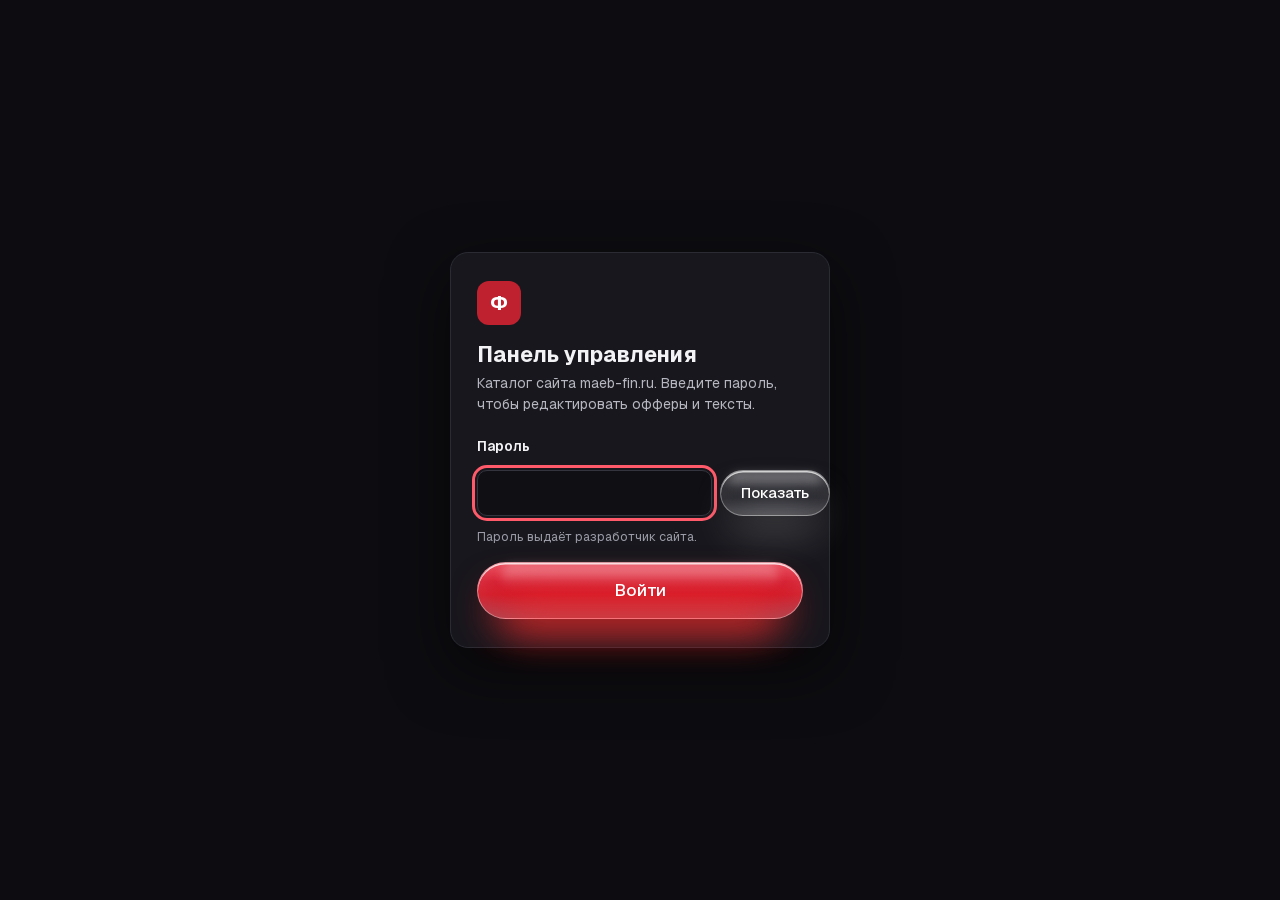
==== admin.html @ 4ebbef4e "Rebuild landing with data-driven catalog, admin panel, real logos Replaces the static offer grid wit" ====
<!doctype html>
<html lang="ru">
<head>
<meta charset="utf-8">
<meta name="viewport" content="width=device-width, initial-scale=1">
<title>Управление каталогом — ФинВыбор</title>
<meta name="robots" content="noindex, nofollow">
<link rel="icon" href="favicon.svg" type="image/svg+xml">
<meta name="color-scheme" content="dark">
<link rel="stylesheet" href="fonts/fonts.css?v=202609130001">
<link rel="stylesheet" href="styles.css?v=202609130001">
<link rel="stylesheet" href="admin.css?v=202609130001">
<style>
/* Экран входа в админку ФинВыбора. Виден только пока на body висит класс admin--locked. */
body.admin--locked > *:not(#login-gate){ display:none !important; }
#login-gate{ display:none; }
body.admin--locked #login-gate{ position:fixed; inset:0; z-index:1000; display:grid;
  place-items:center; padding:24px; background:#0d0d11; }
.login-card{ width:100%; max-width:380px; box-sizing:border-box; background:#17171d;
  border:1px solid #2b2b34; border-radius:18px; padding:28px 26px; color:#f3f3f6;
  box-shadow:0 20px 60px rgba(0,0,0,.55); }
.login-card__mark{ display:grid; place-items:center; width:44px; height:44px; border-radius:12px;
  background:#c0212f; color:#fff; font-weight:800; font-size:20px; margin:0 0 16px; }
.login-card__title{ margin:0 0 6px; font-size:22px; line-height:1.2; }
.login-card__sub{ margin:0 0 20px; color:#b7b7c1; font-size:14px; line-height:1.5; }
#login-gate .field{ margin:0 0 16px; }
#login-gate label{ display:block; margin:0 0 6px; font-size:14px; font-weight:600; }
.login-pwd-row{ display:flex; gap:8px; align-items:stretch; }
#login-gate input[type=password], #login-gate input[type=text]{
  flex:1 1 auto; min-width:0; padding:11px 12px; border-radius:10px; border:1px solid #34343f;
  background:#0f0f14; color:#fff; font-size:15px; font-family:inherit; }
#login-gate input:focus-visible, #login-gate button:focus-visible{
  outline:3px solid #ff5a6a; outline-offset:2px; }
#login-gate input[aria-invalid=true]{ border-color:#ff5a6a; }
#login-gate .hint{ display:block; margin:6px 0 0; color:#9c9ca8; font-size:12.5px; line-height:1.45; }
.login-alert{ margin:0 0 14px; padding:10px 12px; border-radius:10px; background:#3a1116;
  border:1px solid #ff5a6a; color:#ffd9dd; font-size:13.5px; line-height:1.4; }
.login-alert:empty{ display:none; }
#login-gate .glass--block{ width:100%; justify-content:center; }
.admin-logout{ font:inherit; color:inherit; background:none; border:0; padding:0; cursor:pointer;
  text-decoration:underline; text-underline-offset:3px; }
.admin-logout:focus-visible{ outline:3px solid #ff5a6a; outline-offset:2px; }
#login-gate .visually-hidden{ position:absolute !important; width:1px; height:1px; padding:0;
  margin:-1px; overflow:hidden; clip:rect(0 0 0 0); white-space:nowrap; border:0; }

/* Переделка «Офферы»: категории → список выбранной → окно редактирования. */
.admin-filters{ margin:2px 0 20px; }
.admin-list-head{ display:flex; align-items:center; justify-content:space-between;
  gap:14px; flex-wrap:wrap; margin:0 0 14px; }
.admin-list-head h3{ margin:0; }
.admin-list__empty{ list-style:none; color:#b7b7c1; padding:16px 2px; }
.admin-dialog--form{ width:min(680px,94vw); max-width:94vw; max-height:90vh; overflow:auto; }
.admin-dialog__head{ display:flex; align-items:flex-start; justify-content:space-between;
  gap:12px; margin:0 0 10px; }
.admin-dialog__head h3{ margin:0; }
.admin-dialog__head .icon-btn{ flex:none; }
</style>
</head>
<body class="admin admin--locked">

<!-- ВХОД. Пароль проверяется в браузере — работает и на GitHub Pages без PHP.
     В исходнике лежит только sha256-хеш пароля, сам пароль отсюда не достать. -->
<div id="login-gate">
  <form class="login-card" id="login-form" novalidate aria-labelledby="login-title">
    <span class="login-card__mark" aria-hidden="true">Ф</span>
    <h1 id="login-title" class="login-card__title">Панель управления</h1>
    <p class="login-card__sub">Каталог сайта maeb-fin.ru. Введите пароль, чтобы редактировать офферы и тексты.</p>
    <p class="field">
      <label for="login-pwd">Пароль</label>
      <span class="login-pwd-row">
        <input type="password" id="login-pwd" name="password" required aria-required="true"
               autocomplete="current-password" autocapitalize="off" spellcheck="false"
               aria-describedby="login-hint">
        <button type="button" class="glass glass--sm" id="login-toggle">
          <span class="glass__label">Показать<span class="visually-hidden"> пароль</span></span>
        </button>
      </span>
      <span class="hint" id="login-hint">Пароль выдаёт разработчик сайта.</span>
    </p>
    <p class="login-alert" id="login-alert" role="alert" aria-atomic="true"></p>
    <button type="submit" class="glass glass--accent glass--block"><span class="glass__label">Войти</span></button>
  </form>
</div>
<script>
  /* Уже входили в этой вкладке — снимаем заслон до отрисовки, чтобы не мигал. */
  try { if (sessionStorage.getItem("maeb:auth") === "1") {
    document.body.classList.remove("admin--locked");
  } } catch (e) {}
</script>

<a class="skip-link" href="#main">Перейти к основному содержимому</a>

<header class="admin-header">
  <div class="shell admin-header__inner">
    <span class="brand">
      <span class="brand__mark" aria-hidden="true">Ф</span>
      <span class="brand__name">ФинВыбор · админка</span>
    </span>
    <nav class="admin-nav" aria-label="Разделы админки">
      <ul>
        <li><a href="#offers-admin">Офферы</a></li>
        <li><a href="#texts-admin">Тексты</a></li>
        <li><a href="#export-admin">Публикация</a></li>
        <li><a href="index.html" target="_blank" rel="noopener noreferrer">Открыть сайт<span class="visually-hidden"> (откроется в новой вкладке)</span></a></li>
        <li><button type="button" class="admin-logout" id="btn-logout">Выйти</button></li>
      </ul>
    </nav>
  </div>
</header>

<main id="main" tabindex="-1">
  <div class="shell">

    <h1 class="admin-title">Управление каталогом</h1>
    <p class="admin-intro">
      Правки сохраняются в этом браузере и сразу видны на сайте у вас на экране —
      откройте его в соседней вкладке и проверьте, как получилось.
      Посетители пока видят прежнюю версию: чтобы правки уехали на сайт,
      спуститесь в раздел <a href="#export-admin">«Публикация»</a>.
    </p>

    <!-- Общий индикатор состояния. Живёт постоянно, не пересоздаётся. -->
    <p class="admin-status" id="status" role="status"></p>
    <div class="admin-error" id="error-box" role="alert" tabindex="-1" hidden></div>

    <!-- ============================== ОФФЕРЫ ============================== -->
    <section class="admin-section" id="offers-admin" aria-labelledby="offers-admin-title">
      <h2 id="offers-admin-title">Офферы</h2>
      <p class="admin-hint" id="offers-counter"></p>

      <h3 class="visually-hidden" id="admin-filters-title">Категории офферов</h3>
      <div class="filters__row admin-filters" role="group" aria-labelledby="admin-filters-title" id="admin-filters"></div>

      <div class="admin-list-head">
        <h3 id="list-title" tabindex="-1">Каталог</h3>
        <button type="button" class="glass glass--accent glass--sm" id="offer-add"><span class="glass__label">+ Добавить оффер</span></button>
      </div>

      <ul class="admin-list" id="offer-list"></ul>
    </section>

    <!-- Окно редактирования оффера. Нативный dialog ловит фокус и Escape,
         на закрытии возвращает фокус на кнопку, с которой открыли. -->
    <dialog id="offer-dialog" class="admin-dialog admin-dialog--form" aria-labelledby="form-title">
      <form class="admin-form" id="offer-form" novalidate>
        <div class="admin-dialog__head">
          <h3 id="form-title">Новый оффер</h3>
          <button type="button" class="icon-btn" id="offer-dialog-close" aria-label="Закрыть без сохранения"><svg viewBox="0 0 16 16" aria-hidden="true" focusable="false"><path d="M4 4l8 8M12 4l-8 8" fill="none" stroke="currentColor" stroke-width="1.6" stroke-linecap="round"/></svg></button>
        </div>

        <!-- Сводка ошибок и короткие сообщения этого окна. Снаружи они были
             бесполезны: при открытом модальном окне остальная страница для
             скринридера не существует. Роли alert тут нет намеренно —
             сводку читает переход фокуса на неё, иначе текст звучит дважды. -->
        <div class="admin-error" data-box="error" tabindex="-1" hidden></div>
        <p class="admin-status" data-box="status" role="status"></p>

          <fieldset>
            <legend>Данные оффера</legend>

            <p class="field">
              <label for="f-cat">Категория <span aria-hidden="true">*</span></label>
              <select id="f-cat" name="cat" required aria-required="true">
                <option value="">— выберите —</option>
              </select>
            </p>

            <p class="field">
              <label for="f-partner">Название банка или МФО <span aria-hidden="true">*</span></label>
              <input type="text" id="f-partner" name="partner" required aria-required="true"
                     aria-describedby="f-partner-hint" placeholder="Например: Т-Банк">
              <span class="hint" id="f-partner-hint">Так, как пишет сам партнёр. Это название читают вслух программы для незрячих.</span>
            </p>

            <p class="field">
              <label for="f-title">Название продукта <span aria-hidden="true">*</span></label>
              <input type="text" id="f-title" name="title" required aria-required="true"
                     aria-describedby="f-title-hint" placeholder="Например: Дебетовая карта Black">
              <span class="hint" id="f-title-hint">Коротко и по делу — это заголовок карточки.</span>
            </p>

            <p class="field">
              <label for="f-tag">Плашка на карточке</label>
              <input type="text" id="f-tag" name="tag" aria-describedby="f-tag-hint" placeholder="Например: Длинный грейс">
              <span class="hint" id="f-tag-hint">Два-три слова. Оставьте пустым — плашки не будет.</span>
            </p>

            <p class="field field--check">
              <input type="checkbox" id="f-hot" name="hot">
              <label for="f-hot">Поднять наверх и отметить как «Выбор дня»</label>
            </p>

            <div class="field-row">
              <p class="field">
                <label for="f-logo">Логотип</label>
                <select id="f-logo" name="logo" aria-describedby="f-logo-hint">
                  <option value="">— без логотипа —</option>
                </select>
                <span class="hint" id="f-logo-hint">Файлы лежат в папке logos. Нет нужного — оставьте пустым, встанет плашка с буквой.</span>
              </p>
              <p class="field field--logo-url" id="f-logo-url-field" hidden>
                <label for="f-logo-url">Ссылка на картинку</label>
                <input type="url" id="f-logo-url" name="logoUrl" placeholder="https://"
                       spellcheck="false" autocomplete="off" autocapitalize="off"
                       aria-describedby="f-logo-url-hint">
                <span class="hint" id="f-logo-url-hint">Вставьте прямую ссылку на картинку — png, jpg или svg.</span>
              </p>
              <p class="field field--tone">
                <label for="f-tone">Цвет плашки</label>
                <input type="color" id="f-tone" name="tone" value="#2A2A32">
              </p>
            </div>

            <p class="field">
              <label for="f-logo-file">Загрузить свою картинку</label>
              <span class="logo-file-row">
                <input type="file" id="f-logo-file"
                       accept="image/png,image/jpeg,image/webp,image/svg+xml"
                       aria-describedby="f-logo-file-hint f-logo-file-err">
                <span class="logo-preview" id="f-logo-preview" hidden><img id="f-logo-preview-img" alt=""></span>
              </span>
              <span class="hint" id="f-logo-file-hint">PNG, JPG, WebP или SVG до 4 МБ. Ужмётся до 512 px и попадёт в библиотеку «Мои картинки» — выбрать её можно для любого оффера.</span>
              <span class="field-error" id="f-logo-file-err"></span>
              <span id="f-logo-dl"></span>
            </p>
          </fieldset>

          <fieldset>
            <legend>Условия</legend>
            <div id="spec-fields" class="spec-fields">
              <p class="admin-hint">Сначала выберите категорию — поля условий зависят от неё.</p>
            </div>
          </fieldset>

          <fieldset>
            <legend>Ссылка и кнопка</legend>
            <p class="field">
              <label for="f-url">Партнёрская ссылка <span aria-hidden="true">*</span></label>
              <input type="url" id="f-url" name="url" required aria-required="true"
                     aria-describedby="f-url-hint" placeholder="https://">
              <span class="hint" id="f-url-hint">Полный адрес вместе с https://. Если в ссылке есть erid, плашка «Реклама» на карточке появится сама.</span>
            </p>
          </fieldset>

          <div class="admin-actions">
            <button type="submit" class="glass glass--accent glass--sm"><span class="glass__label">Сохранить оффер</span></button>
            <button type="button" class="glass glass--sm" id="offer-cancel"><span class="glass__label">Отмена</span></button>
          </div>
      </form>
    </dialog>

    <!-- ============================== ТЕКСТЫ ============================== -->
    <section class="admin-section" id="texts-admin" aria-labelledby="texts-admin-title">
      <h2 id="texts-admin-title">Тексты сайта</h2>
      <p class="admin-hint">Меняется то, что человек читает на странице. Пустое поле — блок просто не отрисуется.</p>

      <form class="admin-form admin-form--wide" id="texts-form" novalidate>

        <fieldset>
          <legend>Первый экран</legend>
          <p class="field">
            <label for="t-badge">Плашка над заголовком</label>
            <input type="text" id="t-badge" name="badge">
          </p>
          <p class="field">
            <label for="t-title">Главный заголовок</label>
            <input type="text" id="t-title" name="title">
          </p>
          <p class="field">
            <label for="t-leadtitle">Подзаголовок</label>
            <input type="text" id="t-leadtitle" name="leadTitle">
          </p>
          <p class="field">
            <label for="t-lead">Текст под подзаголовком</label>
            <textarea id="t-lead" name="lead" rows="4"></textarea>
          </p>
        </fieldset>

        <fieldset>
          <legend>Четыре цифры</legend>
          <div class="field-row" id="stats-fields"></div>
        </fieldset>

        <fieldset>
          <legend>Как это работает</legend>
          <p class="field">
            <label for="t-how-title">Заголовок блока</label>
            <input type="text" id="t-how-title" name="howTitle">
          </p>
          <p class="field">
            <label for="t-how-lead">Вступление</label>
            <textarea id="t-how-lead" name="howLead" rows="3"></textarea>
          </p>
          <div id="steps-fields"></div>
        </fieldset>

        <fieldset>
          <legend>Почему здесь</legend>
          <p class="field">
            <label for="t-why-title">Заголовок блока</label>
            <input type="text" id="t-why-title" name="whyTitle">
          </p>
          <p class="field">
            <label for="t-why-lead">Вступление</label>
            <textarea id="t-why-lead" name="whyLead" rows="3"></textarea>
          </p>
          <div id="reasons-fields"></div>
        </fieldset>

        <fieldset>
          <legend>Частые вопросы</legend>
          <p class="field">
            <label for="t-faq-title">Заголовок блока</label>
            <input type="text" id="t-faq-title" name="faqTitle">
          </p>
          <p class="field">
            <label for="t-faq-lead">Вступление</label>
            <textarea id="t-faq-lead" name="faqLead" rows="2"></textarea>
          </p>
          <div id="faq-fields"></div>
          <p class="admin-actions">
            <button type="button" class="glass glass--sm" id="faq-add"><span class="glass__label">Добавить вопрос</span></button>
          </p>
        </fieldset>

        <fieldset>
          <legend>Подвал</legend>
          <p class="field">
            <label for="t-disclaimer">Дисклеймер</label>
            <textarea id="t-disclaimer" name="disclaimer" rows="4"></textarea>
          </p>
          <p class="field">
            <label for="t-legal">Строка о маркировке рекламы</label>
            <textarea id="t-legal" name="legal" rows="2"></textarea>
          </p>
        </fieldset>

        <div class="admin-actions">
          <button type="submit" class="glass glass--accent glass--sm"><span class="glass__label">Сохранить тексты</span></button>
        </div>
      </form>
    </section>

    <!-- ============================ ПУБЛИКАЦИЯ ============================ -->
    <section class="admin-section" id="export-admin" aria-labelledby="export-admin-title">
      <h2 id="export-admin-title">Публикация</h2>
      <p class="admin-hint">
        Три шага: скачать файл, положить его на хостинг рядом с index.html, обновить страницу сайта.
        Пока файл не заменён, ваши правки видны только в этом браузере.
      </p>

      <div class="admin-actions">
        <button type="button" class="glass glass--accent glass--sm" id="export-download"><span class="glass__label">Скачать data.js</span></button>
        <button type="button" class="glass glass--sm" id="export-copy"><span class="glass__label">Скопировать содержимое</span></button>
        <button type="button" class="glass glass--sm" id="export-reset"><span class="glass__label">Отменить все правки</span></button>
      </div>

      <p class="field">
        <label for="export-text">Содержимое файла data.js</label>
        <textarea id="export-text" rows="14" readonly spellcheck="false"></textarea>
      </p>
    </section>

  </div>
</main>

<!-- Подтверждение удаления. Нативный dialog сам ловит фокус и Escape. -->
<dialog id="confirm" class="admin-dialog" role="alertdialog"
        aria-labelledby="confirm-title" aria-describedby="confirm-text">
  <h2 id="confirm-title">Удалить?</h2>
  <p id="confirm-text"></p>
  <div class="admin-actions">
    <button type="button" class="glass glass--sm" id="confirm-cancel"><span class="glass__label">Отмена</span></button>
    <button type="button" class="glass glass--accent glass--sm" id="confirm-ok"><span class="glass__label">Удалить</span></button>
  </div>
</dialog>

<!-- Сайт живёт на GitHub Pages, PHP тут нет — каталог грузится обычным файлом. -->
<script src="data.js?v=202609130001"></script>
<script src="admin.js?v=202609130001"></script>
<!-- Сохранение прямо на сайт. Кнопки рисует publish.js; публикует их сервис
     на Vercel: он проверяет пароль и кладёт data.js в репозиторий сайта,
     GitHub Pages пересобирает страницы за минуту-другую. Если сервис
     недоступен, кнопки прячутся — остаётся путь «Скачать data.js». -->
<script>
  window.PUBLISH = {
    api: 'https://maeb-publish.vercel.app/api/publish',
    zipUrl: 'https://codeload.github.com/Daviddavidso/nester-pp/zip/refs/heads/main',
    build: function () { return window.SITE_ADMIN.buildDataFile(); },
    confirmText: 'Каталог на сайте будет заменён этой версией.'
  };
</script>
<script src="publish.js?v=202609130001"></script>
<script>
/* Вход в админку ФинВыбора. Пароль проверяется на стороне браузера, поэтому работает
   и на GitHub Pages, где PHP нет. В исходнике страницы лежит не сам пароль,
   а sha256 от соли и пароля (тот же, что в .admin-pass) — пароль из него не
   восстановить. Сменить пароль — записать новый хеш сюда и в .admin-pass. */
(function () {
  "use strict";
  var SALT      = "maeb-v1-3c36f8";
  var PASS_SHA  = "5b8f6d3adc260c6b7330983d79f74ae19fc546f62c52781be9026fb2a9eaa76f";
  var SESSION   = "maeb:auth";

  function checkPass(value) {
    var bytes = new TextEncoder().encode(SALT + value);
    return crypto.subtle.digest("SHA-256", bytes).then(function (buf) {
      var hex = "";
      new Uint8Array(buf).forEach(function (b) { hex += (b < 16 ? "0" : "") + b.toString(16); });
      return hex === PASS_SHA;
    });
  }

  var body   = document.body;
  var form   = document.getElementById("login-form");
  var pwd    = document.getElementById("login-pwd");
  var toggle = document.getElementById("login-toggle");
  var box    = document.getElementById("login-alert");

  /* Фокус в поле пароля, если заслон ещё стоит. */
  if (body.classList.contains("admin--locked")) {
    setTimeout(function () { try { pwd.focus(); } catch (e) {} }, 0);
  }

  toggle.addEventListener("click", function () {
    var shown = pwd.type === "text";
    pwd.type = shown ? "password" : "text";
    toggle.querySelector(".glass__label").childNodes[0].nodeValue = shown ? "Показать" : "Скрыть";
    pwd.focus();
  });

  pwd.addEventListener("input", function () {
    pwd.removeAttribute("aria-invalid");
    pwd.setAttribute("aria-describedby", "login-hint");
    box.textContent = "";
  });

  function showError(msg) {
    pwd.setAttribute("aria-invalid", "true");
    pwd.setAttribute("aria-describedby", "login-hint login-alert");
    box.textContent = "";                 /* сброс, чтобы одинаковая ошибка объявилась повторно */
    requestAnimationFrame(function () { box.textContent = msg; });
    pwd.focus();
    pwd.select();
  }

  form.addEventListener("submit", function (e) {
    e.preventDefault();
    checkPass(pwd.value).then(function (ok) {
      if (ok) {
        try { sessionStorage.setItem(SESSION, "1"); } catch (err) {}
        body.classList.remove("admin--locked");   /* заслон скрывается по CSS */
        var m = document.getElementById("main");
        if (m) m.focus();
      } else {
        showError("Неверный пароль. Проверьте раскладку клавиатуры и регистр букв.");
      }
    }).catch(function () {
      /* crypto.subtle нет только вне https — например, если файл открыли с диска. */
      showError("Не получилось проверить пароль в этом браузере. Откройте админку по адресу maeb-fin.ru/admin.html.");
    });
  });

  var out = document.getElementById("btn-logout");
  if (out) out.addEventListener("click", function () {
    try { sessionStorage.removeItem(SESSION); } catch (e) {}
    location.reload();
  });
})();
</script>
</body>
</html>
---- fonts/fonts.css ----
/* cyrillic-ext */
@font-face {
  font-family: 'Geist';
  font-style: normal;
  font-weight: 400;
  font-display: swap;
  src: url(gyByhwUxId8gMEwRGFWNOITddY4.woff2) format('woff2');
  unicode-range: U+0460-052F, U+1C80-1C8A, U+20B4, U+2DE0-2DFF, U+A640-A69F, U+FE2E-FE2F;
}
/* cyrillic */
@font-face {
  font-family: 'Geist';
  font-style: normal;
  font-weight: 400;
  font-display: swap;
  src: url(gyByhwUxId8gMEwYGFWNOITddY4.woff2) format('woff2');
  unicode-range: U+0301, U+0400-045F, U+0490-0491, U+04B0-04B1, U+2116;
}
/* vietnamese */
@font-face {
  font-family: 'Geist';
  font-style: normal;
  font-weight: 400;
  font-display: swap;
  src: url(gyByhwUxId8gMEwTGFWNOITddY4.woff2) format('woff2');
  unicode-range: U+0102-0103, U+0110-0111, U+0128-0129, U+0168-0169, U+01A0-01A1, U+01AF-01B0, U+0300-0301, U+0303-0304, U+0308-0309, U+0323, U+0329, U+1EA0-1EF9, U+20AB;
}
/* latin-ext */
@font-face {
  font-family: 'Geist';
  font-style: normal;
  font-weight: 400;
  font-display: swap;
  src: url(gyByhwUxId8gMEwSGFWNOITddY4.woff2) format('woff2');
  unicode-range: U+0100-02BA, U+02BD-02C5, U+02C7-02CC, U+02CE-02D7, U+02DD-02FF, U+0304, U+0308, U+0329, U+1D00-1DBF, U+1E00-1E9F, U+1EF2-1EFF, U+2020, U+20A0-20AB, U+20AD-20C0, U+2113, U+2C60-2C7F, U+A720-A7FF;
}
/* latin */
@font-face {
  font-family: 'Geist';
  font-style: normal;
  font-weight: 400;
  font-display: swap;
  src: url(gyByhwUxId8gMEwcGFWNOITd.woff2) format('woff2');
  unicode-range: U+0000-00FF, U+0131, U+0152-0153, U+02BB-02BC, U+02C6, U+02DA, U+02DC, U+0304, U+0308, U+0329, U+2000-206F, U+20AC, U+2122, U+2191, U+2193, U+2212, U+2215, U+FEFF, U+FFFD;
}
/* cyrillic-ext */
@font-face {
  font-family: 'Geist';
  font-style: normal;
  font-weight: 500;
  font-display: swap;
  src: url(gyByhwUxId8gMEwRGFWNOITddY4.woff2) format('woff2');
  unicode-range: U+0460-052F, U+1C80-1C8A, U+20B4, U+2DE0-2DFF, U+A640-A69F, U+FE2E-FE2F;
}
/* cyrillic */
@font-face {
  font-family: 'Geist';
  font-style: normal;
  font-weight: 500;
  font-display: swap;
  src: url(gyByhwUxId8gMEwYGFWNOITddY4.woff2) format('woff2');
  unicode-range: U+0301, U+0400-045F, U+0490-0491, U+04B0-04B1, U+2116;
}
/* vietnamese */
@font-face {
  font-family: 'Geist';
  font-style: normal;
  font-weight: 500;
  font-display: swap;
  src: url(gyByhwUxId8gMEwTGFWNOITddY4.woff2) format('woff2');
  unicode-range: U+0102-0103, U+0110-0111, U+0128-0129, U+0168-0169, U+01A0-01A1, U+01AF-01B0, U+0300-0301, U+0303-0304, U+0308-0309, U+0323, U+0329, U+1EA0-1EF9, U+20AB;
}
/* latin-ext */
@font-face {
  font-family: 'Geist';
  font-style: normal;
  font-weight: 500;
  font-display: swap;
  src: url(gyByhwUxId8gMEwSGFWNOITddY4.woff2) format('woff2');
  unicode-range: U+0100-02BA, U+02BD-02C5, U+02C7-02CC, U+02CE-02D7, U+02DD-02FF, U+0304, U+0308, U+0329, U+1D00-1DBF, U+1E00-1E9F, U+1EF2-1EFF, U+2020, U+20A0-20AB, U+20AD-20C0, U+2113, U+2C60-2C7F, U+A720-A7FF;
}
/* latin */
@font-face {
  font-family: 'Geist';
  font-style: normal;
  font-weight: 500;
  font-display: swap;
  src: url(gyByhwUxId8gMEwcGFWNOITd.woff2) format('woff2');
  unicode-range: U+0000-00FF, U+0131, U+0152-0153, U+02BB-02BC, U+02C6, U+02DA, U+02DC, U+0304, U+0308, U+0329, U+2000-206F, U+20AC, U+2122, U+2191, U+2193, U+2212, U+2215, U+FEFF, U+FFFD;
}
/* cyrillic-ext */
@font-face {
  font-family: 'Geist';
  font-style: normal;
  font-weight: 600;
  font-display: swap;
  src: url(gyByhwUxId8gMEwRGFWNOITddY4.woff2) format('woff2');
  unicode-range: U+0460-052F, U+1C80-1C8A, U+20B4, U+2DE0-2DFF, U+A640-A69F, U+FE2E-FE2F;
}
/* cyrillic */
@font-face {
  font-family: 'Geist';
  font-style: normal;
  font-weight: 600;
  font-display: swap;
  src: url(gyByhwUxId8gMEwYGFWNOITddY4.woff2) format('woff2');
  unicode-range: U+0301, U+0400-045F, U+0490-0491, U+04B0-04B1, U+2116;
}
/* vietnamese */
@font-face {
  font-family: 'Geist';
  font-style: normal;
  font-weight: 600;
  font-display: swap;
  src: url(gyByhwUxId8gMEwTGFWNOITddY4.woff2) format('woff2');
  unicode-range: U+0102-0103, U+0110-0111, U+0128-0129, U+0168-0169, U+01A0-01A1, U+01AF-01B0, U+0300-0301, U+0303-0304, U+0308-0309, U+0323, U+0329, U+1EA0-1EF9, U+20AB;
}
/* latin-ext */
@font-face {
  font-family: 'Geist';
  font-style: normal;
  font-weight: 600;
  font-display: swap;
  src: url(gyByhwUxId8gMEwSGFWNOITddY4.woff2) format('woff2');
  unicode-range: U+0100-02BA, U+02BD-02C5, U+02C7-02CC, U+02CE-02D7, U+02DD-02FF, U+0304, U+0308, U+0329, U+1D00-1DBF, U+1E00-1E9F, U+1EF2-1EFF, U+2020, U+20A0-20AB, U+20AD-20C0, U+2113, U+2C60-2C7F, U+A720-A7FF;
}
/* latin */
@font-face {
  font-family: 'Geist';
  font-style: normal;
  font-weight: 600;
  font-display: swap;
  src: url(gyByhwUxId8gMEwcGFWNOITd.woff2) format('woff2');
  unicode-range: U+0000-00FF, U+0131, U+0152-0153, U+02BB-02BC, U+02C6, U+02DA, U+02DC, U+0304, U+0308, U+0329, U+2000-206F, U+20AC, U+2122, U+2191, U+2193, U+2212, U+2215, U+FEFF, U+FFFD;
}
/* cyrillic-ext */
@font-face {
  font-family: 'Geist';
  font-style: normal;
  font-weight: 700;
  font-display: swap;
  src: url(gyByhwUxId8gMEwRGFWNOITddY4.woff2) format('woff2');
  unicode-range: U+0460-052F, U+1C80-1C8A, U+20B4, U+2DE0-2DFF, U+A640-A69F, U+FE2E-FE2F;
}
/* cyrillic */
@font-face {
  font-family: 'Geist';
  font-style: normal;
  font-weight: 700;
  font-display: swap;
  src: url(gyByhwUxId8gMEwYGFWNOITddY4.woff2) format('woff2');
  unicode-range: U+0301, U+0400-045F, U+0490-0491, U+04B0-04B1, U+2116;
}
/* vietnamese */
@font-face {
  font-family: 'Geist';
  font-style: normal;
  font-weight: 700;
  font-display: swap;
  src: url(gyByhwUxId8gMEwTGFWNOITddY4.woff2) format('woff2');
  unicode-range: U+0102-0103, U+0110-0111, U+0128-0129, U+0168-0169, U+01A0-01A1, U+01AF-01B0, U+0300-0301, U+0303-0304, U+0308-0309, U+0323, U+0329, U+1EA0-1EF9, U+20AB;
}
/* latin-ext */
@font-face {
  font-family: 'Geist';
  font-style: normal;
  font-weight: 700;
  font-display: swap;
  src: url(gyByhwUxId8gMEwSGFWNOITddY4.woff2) format('woff2');
  unicode-range: U+0100-02BA, U+02BD-02C5, U+02C7-02CC, U+02CE-02D7, U+02DD-02FF, U+0304, U+0308, U+0329, U+1D00-1DBF, U+1E00-1E9F, U+1EF2-1EFF, U+2020, U+20A0-20AB, U+20AD-20C0, U+2113, U+2C60-2C7F, U+A720-A7FF;
}
/* latin */
@font-face {
  font-family: 'Geist';
  font-style: normal;
  font-weight: 700;
  font-display: swap;
  src: url(gyByhwUxId8gMEwcGFWNOITd.woff2) format('woff2');
  unicode-range: U+0000-00FF, U+0131, U+0152-0153, U+02BB-02BC, U+02C6, U+02DA, U+02DC, U+0304, U+0308, U+0329, U+2000-206F, U+20AC, U+2122, U+2191, U+2193, U+2212, U+2215, U+FEFF, U+FFFD;
}
/* cyrillic-ext */
@font-face {
  font-family: 'Geist Mono';
  font-style: normal;
  font-weight: 400;
  font-display: swap;
  src: url(or3nQ6H-1_WfwkMZI_qYFrodmhHkjkotbA.woff2) format('woff2');
  unicode-range: U+0460-052F, U+1C80-1C8A, U+20B4, U+2DE0-2DFF, U+A640-A69F, U+FE2E-FE2F;
}
/* cyrillic */
@font-face {
  font-family: 'Geist Mono';
  font-style: normal;
  font-weight: 400;
  font-display: swap;
  src: url(or3nQ6H-1_WfwkMZI_qYFrMdmhHkjkotbA.woff2) format('woff2');
  unicode-range: U+0301, U+0400-045F, U+0490-0491, U+04B0-04B1, U+2116;
}
/* symbols2 */
@font-face {
  font-family: 'Geist Mono';
  font-style: normal;
  font-weight: 400;
  font-display: swap;
  src: url(or3nQ6H-1_WfwkMZI_qYFg08vz7MhEIVVeA.woff2) format('woff2');
  unicode-range: U+2000-2001, U+2004-2008, U+200A, U+23B8-23BD, U+2500-259F;
}
/* vietnamese */
@font-face {
  font-family: 'Geist Mono';
  font-style: normal;
  font-weight: 400;
  font-display: swap;
  src: url(or3nQ6H-1_WfwkMZI_qYFrgdmhHkjkotbA.woff2) format('woff2');
  unicode-range: U+0102-0103, U+0110-0111, U+0128-0129, U+0168-0169, U+01A0-01A1, U+01AF-01B0, U+0300-0301, U+0303-0304, U+0308-0309, U+0323, U+0329, U+1EA0-1EF9, U+20AB;
}
/* latin-ext */
@font-face {
  font-family: 'Geist Mono';
  font-style: normal;
  font-weight: 400;
  font-display: swap;
  src: url(or3nQ6H-1_WfwkMZI_qYFrkdmhHkjkotbA.woff2) format('woff2');
  unicode-range: U+0100-02BA, U+02BD-02C5, U+02C7-02CC, U+02CE-02D7, U+02DD-02FF, U+0304, U+0308, U+0329, U+1D00-1DBF, U+1E00-1E9F, U+1EF2-1EFF, U+2020, U+20A0-20AB, U+20AD-20C0, U+2113, U+2C60-2C7F, U+A720-A7FF;
}
/* latin */
@font-face {
  font-family: 'Geist Mono';
  font-style: normal;
  font-weight: 400;
  font-display: swap;
  src: url(or3nQ6H-1_WfwkMZI_qYFrcdmhHkjko.woff2) format('woff2');
  unicode-range: U+0000-00FF, U+0131, U+0152-0153, U+02BB-02BC, U+02C6, U+02DA, U+02DC, U+0304, U+0308, U+0329, U+2000-206F, U+20AC, U+2122, U+2191, U+2193, U+2212, U+2215, U+FEFF, U+FFFD;
}
/* cyrillic-ext */
@font-face {
  font-family: 'Geist Mono';
  font-style: normal;
  font-weight: 500;
  font-display: swap;
  src: url(or3nQ6H-1_WfwkMZI_qYFrodmhHkjkotbA.woff2) format('woff2');
  unicode-range: U+0460-052F, U+1C80-1C8A, U+20B4, U+2DE0-2DFF, U+A640-A69F, U+FE2E-FE2F;
}
/* cyrillic */
@font-face {
  font-family: 'Geist Mono';
  font-style: normal;
  font-weight: 500;
  font-display: swap;
  src: url(or3nQ6H-1_WfwkMZI_qYFrMdmhHkjkotbA.woff2) format('woff2');
  unicode-range: U+0301, U+0400-045F, U+0490-0491, U+04B0-04B1, U+2116;
}
/* symbols2 */
@font-face {
  font-family: 'Geist Mono';
  font-style: normal;
  font-weight: 500;
  font-display: swap;
  src: url(or3nQ6H-1_WfwkMZI_qYFg08vz7MhEIVVeA.woff2) format('woff2');
  unicode-range: U+2000-2001, U+2004-2008, U+200A, U+23B8-23BD, U+2500-259F;
}
/* vietnamese */
@font-face {
  font-family: 'Geist Mono';
  font-style: normal;
  font-weight: 500;
  font-display: swap;
  src: url(or3nQ6H-1_WfwkMZI_qYFrgdmhHkjkotbA.woff2) format('woff2');
  unicode-range: U+0102-0103, U+0110-0111, U+0128-0129, U+0168-0169, U+01A0-01A1, U+01AF-01B0, U+0300-0301, U+0303-0304, U+0308-0309, U+0323, U+0329, U+1EA0-1EF9, U+20AB;
}
/* latin-ext */
@font-face {
  font-family: 'Geist Mono';
  font-style: normal;
  font-weight: 500;
  font-display: swap;
  src: url(or3nQ6H-1_WfwkMZI_qYFrkdmhHkjkotbA.woff2) format('woff2');
  unicode-range: U+0100-02BA, U+02BD-02C5, U+02C7-02CC, U+02CE-02D7, U+02DD-02FF, U+0304, U+0308, U+0329, U+1D00-1DBF, U+1E00-1E9F, U+1EF2-1EFF, U+2020, U+20A0-20AB, U+20AD-20C0, U+2113, U+2C60-2C7F, U+A720-A7FF;
}
/* latin */
@font-face {
  font-family: 'Geist Mono';
  font-style: normal;
  font-weight: 500;
  font-display: swap;
  src: url(or3nQ6H-1_WfwkMZI_qYFrcdmhHkjko.woff2) format('woff2');
  unicode-range: U+0000-00FF, U+0131, U+0152-0153, U+02BB-02BC, U+02C6, U+02DA, U+02DC, U+0304, U+0308, U+0329, U+2000-206F, U+20AC, U+2122, U+2191, U+2193, U+2212, U+2215, U+FEFF, U+FFFD;
}
---- styles.css ----
/* =========================================================================
   ФинВыбор (maeb-fin.ru) — оформление.

   Тема тёмная, акцент красный. Про контраст: ярко-красный #FF2D2D на чёрном
   даёт 5.3:1 и годится для крупного текста, НО белый текст на такой заливке
   даёт всего 3.7:1 — это провал по WCAG AA. Поэтому у нас два разных красных:
     --accent      — свет, рамки, свечение, крупные акценты (не мелкий текст);
     --accent-fill — заливка кнопок, по ней идёт белый текст (5.7:1);
     --accent-text — мелкий красный текст и ссылки (7:1).
   Не заменяйте одно другим «на глаз» — сломается читаемость.
   ========================================================================= */

:root {
  --bg:          #08080A;
  --bg-soft:     #0D0D11;
  --card:        #0F0F13;
  --card-hi:     #15151B;

  --text:        #FFFFFF;
  --muted:       #9A9AA6;   /* 6.5:1 на фоне — минимум для мелкого текста */
  --dim:         #8F8F9C;   /* 6.3:1 — им набрана строка «Реклама. erid» */

  --accent:      #FF2D2D;
  --accent-fill: #C81022;
  --accent-text: #FF6B6B;
  --accent-deep: #7A0A14;

  /* Стекло. Рамка не ниже 0.40 — иначе кнопку не видно как кнопку. */
  --glass-line:  rgba(255, 255, 255, .40);
  --glass-line-soft: rgba(255, 255, 255, .12);
  --glass-body:  rgba(22, 22, 28, .55);

  --radius:      22px;
  --shell:       1220px;
  --header-h:    72px;

  --ease:        cubic-bezier(.22, .61, .36, 1);
}

/* ------------------------------------------------------------------ БАЗА */

*, *::before, *::after { box-sizing: border-box; }

html {
  scroll-behavior: smooth;
  /* Липкая шапка не должна накрывать якорь и элемент в фокусе */
  scroll-padding-top: calc(var(--header-h) + 24px);
}

/* Под шапкой липнет ещё и панель фильтров (~74px). Без этого запаса
   кнопка «Заказать карту», на которую перешли табом, останавливалась
   ровно под панелью — вместе с рамкой фокуса. Ниже 720px панель
   обычная, и запас не нужен. */
@media (min-width: 721px) {
  html { scroll-padding-top: calc(var(--header-h) + 74px + 24px); }
}

body {
  margin: 0;
  background: var(--bg);
  color: var(--text);
  font-family: 'Geist', system-ui, -apple-system, 'Segoe UI', sans-serif;
  font-size: 17px;
  line-height: 1.6;
  -webkit-font-smoothing: antialiased;
  overflow-x: hidden;
}

h1, h2, h3, p, ul, ol, dl, dd, figure { margin: 0; }
ul, ol { padding: 0; list-style: none; }

a { color: inherit; }

img { max-width: 100%; display: block; }

:focus-visible {
  outline: 2px solid #FFFFFF;
  outline-offset: 3px;
  border-radius: 6px;
}

.shell {
  width: 100%;
  max-width: var(--shell);
  margin: 0 auto;
  padding: 0 clamp(18px, 4vw, 40px);
}
.shell--narrow { max-width: 860px; }

.visually-hidden {
  position: absolute !important;
  width: 1px; height: 1px;
  margin: -1px; padding: 0;
  overflow: hidden;
  clip: rect(0 0 0 0);
  clip-path: inset(50%);
  white-space: nowrap;
  border: 0;
}

.skip-link {
  position: absolute;
  left: 16px; top: -100px;
  z-index: 200;
  padding: 12px 20px;
  border-radius: 999px;
  background: #FFFFFF;
  color: #08080A;
  font-weight: 600;
  text-decoration: none;
  transition: top .18s var(--ease);
}
/* Появляется НИЖЕ липкой шапки, а не под ней */
.skip-link:focus { top: calc(var(--header-h) + 12px); }

/* --------------------------------------------------------------- ФОН */

.bg {
  position: fixed;
  inset: 0;
  z-index: -2;
  pointer-events: none;
}

.bg__glow {
  position: absolute;
  border-radius: 50%;
  filter: blur(120px);
  opacity: .5;
}
.bg__glow--one {
  width: 780px; height: 780px;
  top: -340px; left: 50%;
  transform: translateX(-55%);
  background: radial-gradient(circle, rgba(255, 45, 45, .55), rgba(255, 45, 45, 0) 68%);
}
.bg__glow--two {
  width: 620px; height: 620px;
  top: 42%; right: -220px;
  background: radial-gradient(circle, rgba(122, 10, 20, .55), rgba(122, 10, 20, 0) 70%);
  opacity: .55;
}

.bg__grid {
  position: absolute;
  inset: 0;
  max-width: var(--shell);
  margin: 0 auto;
  padding: 0 clamp(18px, 4vw, 40px);
  display: grid;
  grid-template-columns: repeat(5, 1fr);
}
.bg__grid span {
  border-left: 1px solid rgba(255, 255, 255, .035);
}
.bg__grid span:first-child { border-left: 0; }

.bg__noise {
  position: absolute;
  inset: 0;
  opacity: .045;
  background-image: url("data:image/svg+xml,%3Csvg xmlns='http://www.w3.org/2000/svg' width='140' height='140'%3E%3Cfilter id='n'%3E%3CfeTurbulence type='fractalNoise' baseFrequency='.85' numOctaves='3'/%3E%3C/filter%3E%3Crect width='140' height='140' filter='url(%23n)'/%3E%3C/svg%3E");
}

/* ================================================================ СТЕКЛО
   Главный элемент дизайна — кнопка-пилюля «liquid glass»: корпус из
   полупрозрачного стекла, белый блик по верхней кромке и цветной разлив
   света под кнопкой. Разлив лежит на отдельном слое ::after, поэтому у
   контейнеров с кнопками стоит isolation: isolate — иначе он уедет под фон.
   ---------------------------------------------------------------------- */

.glass {
  position: relative;
  isolation: isolate;
  display: inline-flex;
  align-items: center;
  justify-content: center;
  gap: 10px;
  min-height: 52px;
  padding: 14px 28px;
  border: 1px solid var(--glass-line);
  border-radius: 999px;
  color: var(--text);
  font: inherit;
  font-weight: 500;
  text-decoration: none;
  cursor: pointer;
  background:
    linear-gradient(180deg,
      rgba(255, 255, 255, .20) 0%,
      rgba(255, 255, 255, .05) 38%,
      rgba(255, 255, 255, .02) 62%,
      rgba(255, 255, 255, .12) 100%),
    var(--glass-body);
  -webkit-backdrop-filter: blur(18px) saturate(170%);
  backdrop-filter: blur(18px) saturate(170%);
  box-shadow:
    inset 0 1.5px 0 rgba(255, 255, 255, .72),
    inset 0 -12px 26px rgba(255, 255, 255, .06),
    inset 0 0 30px rgba(255, 255, 255, .05),
    0 14px 34px -14px rgba(0, 0, 0, .95);
  transition: transform .28s var(--ease), box-shadow .28s var(--ease), border-color .28s var(--ease);
}

/* Блик по верхней кромке — то, что делает стекло стеклом */
.glass::before {
  content: '';
  position: absolute;
  left: 7%; right: 7%; top: 2px;
  height: 42%;
  border-radius: 999px;
  background: linear-gradient(180deg, rgba(255, 255, 255, .6), rgba(255, 255, 255, 0));
  filter: blur(4px);
  opacity: .55;
  pointer-events: none;
}

/* Разлив цвета под кнопкой */
.glass::after {
  content: '';
  position: absolute;
  left: 8%; right: 8%; bottom: -16px;
  height: 30px;
  z-index: -1;
  border-radius: 999px;
  background: var(--spill, rgba(255, 255, 255, .5));
  filter: blur(20px);
  opacity: .5;
  pointer-events: none;
  transition: opacity .3s var(--ease), filter .3s var(--ease);
}

.glass:hover {
  transform: translateY(-2px);
  border-color: rgba(255, 255, 255, .55);
}
.glass:hover::after { opacity: .85; filter: blur(26px); }
.glass:active { transform: translateY(0); }

/* Фокус на стекле: белое кольцо + тёмное внутреннее.
   На красной заливке одного белого мало — контраст падает до 3.7:1. */
.glass:focus-visible {
  outline: 2px solid #FFFFFF;
  outline-offset: 3px;
  box-shadow:
    0 0 0 2px #08080A,
    inset 0 1.5px 0 rgba(255, 255, 255, .72),
    0 14px 34px -14px rgba(0, 0, 0, .95);
}

.glass__label { position: relative; z-index: 1; }
.glass__arrow { width: 16px; height: 16px; position: relative; z-index: 1; }

.glass--sm { min-height: 44px; padding: 10px 20px; font-size: 15px; }

/* Красная стеклянная кнопка. Заливка тёмно-красная — по ней идёт белый
   текст. Ярко-красный оставлен свету и рамке. */
.glass--accent {
  --spill: var(--accent);
  border-color: rgba(255, 255, 255, .45);
  background:
    linear-gradient(180deg,
      rgba(255, 255, 255, .26) 0%,
      rgba(255, 255, 255, .06) 34%,
      rgba(255, 45, 45, .18) 58%,
      rgba(255, 255, 255, .14) 100%),
    linear-gradient(180deg, #E4142A 0%, var(--accent-fill) 55%, #96101F 100%);
  box-shadow:
    inset 0 1.5px 0 rgba(255, 255, 255, .8),
    inset 0 -14px 28px rgba(255, 255, 255, .1),
    0 16px 40px -16px rgba(255, 45, 45, .8);
}
.glass--accent::after { opacity: .7; }

/* ------------------------------------------------------------- ШАПКА */

.header {
  position: sticky;
  top: 0;
  z-index: 100;
  min-height: var(--header-h);
  display: flex;
  align-items: center;
  background: rgba(8, 8, 10, .72);
  -webkit-backdrop-filter: blur(16px);
  backdrop-filter: blur(16px);
  border-bottom: 1px solid rgba(255, 255, 255, .07);
}
.header__inner {
  display: flex;
  align-items: center;
  gap: 24px;
}
.header__cta { margin-left: auto; }

.brand {
  display: inline-flex;
  align-items: center;
  gap: 11px;
  text-decoration: none;
  flex: none;
}
.brand__mark {
  width: 34px; height: 34px;
  display: grid;
  place-items: center;
  border-radius: 11px;
  background: linear-gradient(160deg, #FF3B3B, var(--accent-fill));
  box-shadow: 0 6px 18px -6px rgba(255, 45, 45, .9), inset 0 1px 0 rgba(255, 255, 255, .5);
  font-weight: 700;
  font-size: 17px;
  color: #FFFFFF;
}
.brand__name {
  font-weight: 600;
  letter-spacing: .14em;
  font-size: 15px;
}

.nav { margin-left: 12px; }
.nav__list {
  display: flex;
  gap: 4px;
}
.nav__list a {
  display: inline-block;
  padding: 9px 14px;
  border-radius: 999px;
  color: var(--muted);
  font-size: 15px;
  text-decoration: none;
  transition: color .2s var(--ease), background-color .2s var(--ease);
}
.nav__list a:hover { color: var(--text); background: rgba(255, 255, 255, .07); }

/* ------------------------------------------------------- ПЕРВЫЙ ЭКРАН */

.hero {
  padding: clamp(64px, 11vw, 132px) 0 clamp(48px, 7vw, 84px);
  text-align: center;
}

.badge {
  display: inline-flex;
  align-items: center;
  gap: 10px;
  padding: 9px 18px 9px 14px;
  border: 1px solid rgba(255, 255, 255, .18);
  border-radius: 999px;
  background: rgba(255, 255, 255, .05);
  -webkit-backdrop-filter: blur(10px);
  backdrop-filter: blur(10px);
  font-size: 14px;
  color: #E6E6EC;
}
.badge__dot {
  width: 8px; height: 8px;
  border-radius: 50%;
  background: var(--accent);
  box-shadow: 0 0 0 4px rgba(255, 45, 45, .18), 0 0 14px 2px rgba(255, 45, 45, .9);
}

.hero__title {
  margin: 26px auto 0;
  max-width: 15ch;
  font-size: clamp(40px, 7.6vw, 92px);
  line-height: 1.02;
  letter-spacing: -.035em;
  font-weight: 600;
  background: linear-gradient(178deg, #FFFFFF 42%, #C9C9D4 100%);
  -webkit-background-clip: text;
  background-clip: text;
  color: transparent;
}

.hero__subtitle {
  margin: 26px auto 0;
  max-width: 34ch;
  font-size: clamp(19px, 2.4vw, 26px);
  font-weight: 500;
  color: var(--text);
  letter-spacing: -.01em;
}

.hero__lead {
  margin: 16px auto 0;
  max-width: 66ch;
  color: var(--muted);
  font-size: 17px;
}

.hero__actions {
  isolation: isolate;
  margin-top: 38px;
  display: flex;
  flex-wrap: wrap;
  gap: 14px;
  justify-content: center;
}

.stats {
  margin: clamp(54px, 8vw, 88px) auto 0;
  display: grid;
  grid-template-columns: repeat(4, 1fr);
  gap: 1px;
  background: rgba(255, 255, 255, .08);
  border: 1px solid rgba(255, 255, 255, .08);
  border-radius: 18px;
  overflow: hidden;
}
.stats li {
  padding: 22px 18px;
  background: var(--bg);
  text-align: center;
}
.stats__value {
  display: block;
  font-size: clamp(24px, 3.4vw, 34px);
  font-weight: 600;
  letter-spacing: -.02em;
}
.stats__label {
  display: block;
  margin-top: 4px;
  font-size: 13px;
  color: var(--muted);
}

/* ----------------------------------------------------- БЕГУЩАЯ СТРОКА */

.ticker { padding: 8px 0 34px; }

.ticker__box {
  overflow: hidden;
  border-top: 1px solid rgba(255, 255, 255, .07);
  border-bottom: 1px solid rgba(255, 255, 255, .07);
  padding: 16px 0;
  mask-image: linear-gradient(90deg, transparent, #000 12%, #000 88%, transparent);
  -webkit-mask-image: linear-gradient(90deg, transparent, #000 12%, #000 88%, transparent);
}
.ticker__track {
  display: flex;
  gap: 46px;
  width: max-content;
  animation: ticker 46s linear infinite;
}
.ticker__track[data-paused='true'] { animation-play-state: paused; }
.ticker__item {
  font-family: 'Geist Mono', ui-monospace, monospace;
  font-size: 13px;
  letter-spacing: .12em;
  text-transform: uppercase;
  color: #8F8F9C;
  white-space: nowrap;
}
@keyframes ticker { to { transform: translateX(-50%); } }

.ticker__foot { margin-top: 12px; text-align: center; }

.link-btn {
  background: none;
  border: 0;
  padding: 6px 10px;
  min-height: 24px;
  font: inherit;
  font-size: 13px;
  color: var(--muted);
  text-decoration: underline;
  text-underline-offset: 3px;
  cursor: pointer;
  border-radius: 8px;
}
.link-btn:hover { color: var(--text); }

/* ------------------------------------------------------------ СЕКЦИИ */

.section { padding: clamp(56px, 8vw, 104px) 0; }

.eyebrow {
  display: flex;
  align-items: center;
  gap: 10px;
  font-family: 'Geist Mono', ui-monospace, monospace;
  font-size: 12px;
  letter-spacing: .18em;
  text-transform: uppercase;
  color: var(--muted);
}
.eyebrow span {
  color: var(--accent-text);
}

.section__title {
  margin-top: 14px;
  font-size: clamp(30px, 4.6vw, 52px);
  line-height: 1.06;
  letter-spacing: -.03em;
  font-weight: 600;
}
.section__lead {
  margin-top: 14px;
  max-width: 62ch;
  color: var(--muted);
}

/* ------------------------------------------------------------ ФИЛЬТРЫ */

.filters {
  isolation: isolate;
  margin-top: 34px;
  position: sticky;
  top: var(--header-h);
  z-index: 40;
  padding: 14px 0;
  background: linear-gradient(180deg, var(--bg) 62%, rgba(8, 8, 10, 0));
}
.filters__row {
  display: flex;
  flex-wrap: wrap;
  gap: 10px;
}

.filter {
  position: relative;
  isolation: isolate;
  display: inline-flex;
  align-items: center;
  gap: 9px;
  min-height: 46px;
  padding: 11px 22px;
  border: 1px solid var(--glass-line);
  border-radius: 999px;
  background:
    linear-gradient(180deg,
      rgba(255, 255, 255, .18) 0%,
      rgba(255, 255, 255, .04) 40%,
      rgba(255, 255, 255, .02) 64%,
      rgba(255, 255, 255, .10) 100%),
    var(--glass-body);
  -webkit-backdrop-filter: blur(16px) saturate(160%);
  backdrop-filter: blur(16px) saturate(160%);
  box-shadow:
    inset 0 1.4px 0 rgba(255, 255, 255, .65),
    inset 0 -10px 22px rgba(255, 255, 255, .05),
    0 12px 28px -14px rgba(0, 0, 0, .9);
  color: #E8E8EF;
  font: inherit;
  font-size: 15px;
  font-weight: 500;
  cursor: pointer;
  transition: transform .26s var(--ease), border-color .26s var(--ease), color .26s var(--ease);
}
.filter::after {
  content: '';
  position: absolute;
  left: 8%; right: 8%; bottom: -14px;
  height: 26px;
  z-index: -1;
  border-radius: 999px;
  background: rgba(255, 255, 255, .4);
  filter: blur(18px);
  opacity: .28;
  transition: opacity .3s var(--ease), background-color .3s var(--ease);
  pointer-events: none;
}
.filter:hover { transform: translateY(-2px); border-color: rgba(255, 255, 255, .58); }
.filter:hover::after { opacity: .5; }

.filter__dot {
  width: 7px; height: 7px;
  border-radius: 50%;
  background: rgba(255, 255, 255, .35);
  flex: none;
  transition: background-color .26s var(--ease), box-shadow .26s var(--ease);
}

/* Активное состояние — не только цветом: жирнее текст, светлее рамка,
   загорается точка. Иначе состояние теряется в ч/б и при дальтонизме. */
.filter[aria-pressed='true'] {
  color: #FFFFFF;
  font-weight: 600;
  border-color: rgba(255, 255, 255, .68);
  background:
    linear-gradient(180deg,
      rgba(255, 255, 255, .28) 0%,
      rgba(255, 255, 255, .08) 34%,
      rgba(255, 45, 45, .22) 60%,
      rgba(255, 255, 255, .16) 100%),
    linear-gradient(180deg, #C81022 0%, var(--accent-fill) 58%, #8E0F1D 100%);
  box-shadow:
    inset 0 1.6px 0 rgba(255, 255, 255, .85),
    inset 0 -14px 26px rgba(255, 255, 255, .12),
    0 16px 36px -16px rgba(255, 45, 45, .85);
}
.filter[aria-pressed='true']::after {
  background: var(--accent);
  opacity: .8;
}
.filter[aria-pressed='true'] .filter__dot {
  background: #FFFFFF;
  box-shadow: 0 0 10px 1px rgba(255, 255, 255, .9);
}

.filter:focus-visible {
  outline: 2px solid #FFFFFF;
  outline-offset: 3px;
  box-shadow: 0 0 0 2px #08080A, inset 0 1.4px 0 rgba(255, 255, 255, .65);
}

.offers__count {
  margin-top: 6px;
  font-family: 'Geist Mono', ui-monospace, monospace;
  font-size: 12px;
  /* Ни капса, ни широкой разрядки: этот текст теперь озвучивается при
     смене категории, а трансформированный в CSS капс часть голосовых
     движков читает по буквам. */
  letter-spacing: .04em;
  color: var(--muted);
}

/* ----------------------------------------------------------- КАРТОЧКИ */

.cards {
  margin-top: 26px;
  display: grid;
  grid-template-columns: repeat(auto-fill, minmax(310px, 1fr));
  gap: 18px;
}

.card {
  position: relative;
  display: flex;
  flex-direction: column;
  gap: 16px;
  padding: 22px;
  border: 1px solid rgba(255, 255, 255, .09);
  border-radius: var(--radius);
  background:
    linear-gradient(180deg, rgba(255, 255, 255, .05), rgba(255, 255, 255, .015)),
    var(--card);
  transition: border-color .3s var(--ease), transform .3s var(--ease), box-shadow .3s var(--ease);
}
.card::before {
  content: '';
  position: absolute;
  inset: -1px;
  border-radius: inherit;
  padding: 1px;
  background: linear-gradient(160deg, rgba(255, 45, 45, .6), rgba(255, 45, 45, 0) 45%);
  -webkit-mask: linear-gradient(#000 0 0) content-box, linear-gradient(#000 0 0);
  -webkit-mask-composite: xor;
  mask: linear-gradient(#000 0 0) content-box, linear-gradient(#000 0 0);
  mask-composite: exclude;
  opacity: 0;
  transition: opacity .3s var(--ease);
  pointer-events: none;
}
.card:hover {
  transform: translateY(-3px);
  border-color: rgba(255, 255, 255, .16);
  box-shadow: 0 26px 50px -26px rgba(255, 45, 45, .55);
}
.card:hover::before { opacity: 1; }
/* Фокус на ссылке внутри поднимает всю карточку — видно, где ты находишься */
.card:focus-within { border-color: rgba(255, 255, 255, .3); }

.card__head {
  display: flex;
  align-items: center;
  gap: 14px;
}
.card__logo {
  width: 52px; height: 52px;
  flex: none;
  display: grid;
  place-items: center;
  border-radius: 15px;
  background: #FFFFFF;
  padding: 7px;
  box-shadow: 0 8px 20px -10px rgba(0, 0, 0, .9);
}
.card__logo img { width: 100%; height: 100%; object-fit: contain; }
.card__mono {
  width: 52px; height: 52px;
  flex: none;
  display: grid;
  place-items: center;
  border-radius: 15px;
  font-weight: 700;
  font-size: 19px;
  color: #FFFFFF;
  text-shadow: 0 1px 2px rgba(0, 0, 0, .5);
}
.card__partner {
  font-size: 15px;
  color: var(--muted);
}
.card__title {
  font-size: 18px;
  font-weight: 600;
  letter-spacing: -.01em;
  line-height: 1.25;
}

.card__tags {
  display: flex;
  flex-wrap: wrap;
  gap: 8px;
}
.tag {
  display: inline-flex;
  align-items: center;
  gap: 6px;
  padding: 5px 11px;
  border-radius: 999px;
  border: 1px solid rgba(255, 255, 255, .14);
  background: rgba(255, 255, 255, .04);
  font-size: 12.5px;
  color: #D6D6DE;
}
.tag--hot {
  border-color: rgba(255, 45, 45, .5);
  background: rgba(255, 45, 45, .12);
  color: var(--accent-text);
}

.specs { display: grid; gap: 9px; }
/* Значение клиент пишет сам, длина любая. Оно не ужимается (flex:0 0 auto) —
   цена всегда встаёт целиком; подпись ужимается, но не мельче своего длинного
   слова, поэтому по буквам не рвётся. Вдвоём не влезли — строка переносится. */
.specs > div {
  display: flex;
  flex-wrap: wrap;
  align-items: baseline;
  gap: 8px;
  font-size: 14.5px;
}
.specs dt { color: var(--muted); flex: 0 1 auto; min-width: 0; overflow-wrap: break-word; }
.specs .specs__dots {
  flex: 1 1 16px;
  border-bottom: 1px dotted rgba(255, 255, 255, .18);
  transform: translateY(-3px);
}
.specs dd {
  flex: 0 0 auto;
  max-width: 100%;
  margin-left: auto;
  font-weight: 500;
  text-align: right;
  overflow-wrap: break-word;
}

.card__foot {
  isolation: isolate;
  margin-top: auto;
  display: grid;
  gap: 10px;
}
.card__cta { width: 100%; }

/* Вся плитка кликабельна мышью (см. script.js), но интерактивный элемент
   в разметке ровно один — сама ссылка. Оборачивать карточку в <a> нельзя:
   внутри заголовок и список характеристик. */
.card { cursor: pointer; }
.card__foot, .card__cta { cursor: pointer; }

.card__erid {
  font-family: 'Geist Mono', ui-monospace, monospace;
  font-size: 11px;
  letter-spacing: .06em;
  color: var(--dim);
  text-align: center;
}

.empty {
  margin-top: 34px;
  padding: 44px 22px;
  text-align: center;
  border: 1px dashed rgba(255, 255, 255, .16);
  border-radius: var(--radius);
  isolation: isolate;
}
.empty__text { color: var(--muted); margin-bottom: 18px; }

.noscript {
  margin-top: 26px;
  padding: 18px;
  border: 1px solid rgba(255, 45, 45, .4);
  border-radius: 14px;
  color: var(--accent-text);
}

/* --------------------------------------------------------------- ШАГИ */

.steps {
  margin-top: 38px;
  display: grid;
  grid-template-columns: repeat(3, 1fr);
  gap: 18px;
  counter-reset: step;
}
.step {
  position: relative;
  padding: 26px 24px 28px;
  border: 1px solid rgba(255, 255, 255, .09);
  border-radius: var(--radius);
  background: linear-gradient(180deg, rgba(255, 255, 255, .04), rgba(255, 255, 255, .01)), var(--card);
}
.step__num {
  display: inline-grid;
  place-items: center;
  width: 42px; height: 42px;
  margin-bottom: 16px;
  border-radius: 14px;
  border: 1px solid rgba(255, 255, 255, .18);
  background: linear-gradient(180deg, rgba(255, 255, 255, .16), rgba(255, 255, 255, .02));
  font-family: 'Geist Mono', ui-monospace, monospace;
  font-size: 15px;
  color: #FFFFFF;
}
.step__title { font-size: 19px; font-weight: 600; letter-spacing: -.01em; }
.step__text { margin-top: 9px; color: var(--muted); font-size: 15.5px; }

/* ------------------------------------------------------------ ПРИЧИНЫ */

.reasons {
  margin-top: 38px;
  display: grid;
  grid-template-columns: repeat(2, 1fr);
  gap: 18px;
}
.reason {
  display: flex;
  gap: 16px;
  padding: 24px;
  border: 1px solid rgba(255, 255, 255, .09);
  border-radius: var(--radius);
  background: var(--card);
}
.reason__mark {
  flex: none;
  width: 10px; height: 10px;
  margin-top: 9px;
  border-radius: 50%;
  background: var(--accent);
  box-shadow: 0 0 0 4px rgba(255, 45, 45, .16), 0 0 16px 2px rgba(255, 45, 45, .8);
}
.reason__title { font-size: 18px; font-weight: 600; }
.reason__text { margin-top: 7px; color: var(--muted); font-size: 15.5px; }

/* ------------------------------------------------------------- ВОПРОСЫ */

.faq { margin-top: 34px; }

.faq__item {
  border-bottom: 1px solid rgba(255, 255, 255, .09);
}
.faq__item:first-child { border-top: 1px solid rgba(255, 255, 255, .09); }

.faq__q { margin: 0; }

.faq__btn {
  width: 100%;
  display: flex;
  align-items: center;
  justify-content: space-between;
  gap: 18px;
  padding: 22px 4px;
  background: none;
  border: 0;
  color: var(--text);
  font: inherit;
  font-size: 18px;
  font-weight: 500;
  text-align: left;
  cursor: pointer;
  border-radius: 10px;
  transition: color .2s var(--ease);
}
.faq__btn:hover { color: var(--accent-text); }

.faq__icon {
  flex: none;
  width: 30px; height: 30px;
  display: grid;
  place-items: center;
  border-radius: 50%;
  border: 1px solid rgba(255, 255, 255, .22);
  background: rgba(255, 255, 255, .05);
  transition: transform .3s var(--ease), background-color .3s var(--ease), border-color .3s var(--ease);
}
.faq__icon svg { width: 13px; height: 13px; }
.faq__btn[aria-expanded='true'] .faq__icon {
  transform: rotate(45deg);
  border-color: rgba(255, 45, 45, .6);
  background: rgba(255, 45, 45, .18);
}

.faq__panel {
  padding: 0 46px 24px 4px;
  color: var(--muted);
}
.faq__panel[hidden] { display: none; }

/* -------------------------------------------------------------- ПОДВАЛ */

.footer {
  border-top: 1px solid rgba(255, 255, 255, .08);
  padding: 52px 0 44px;
  background: linear-gradient(180deg, rgba(255, 45, 45, .05), rgba(8, 8, 10, 0) 40%);
}
.footer__top {
  display: flex;
  flex-wrap: wrap;
  align-items: center;
  justify-content: space-between;
  gap: 20px;
  padding-bottom: 26px;
  border-bottom: 1px solid rgba(255, 255, 255, .08);
}
.footer__nav ul {
  display: flex;
  flex-wrap: wrap;
  gap: 6px 18px;
}
.footer__nav a {
  display: inline-block;
  padding: 6px 2px;
  min-height: 24px;
  color: var(--muted);
  font-size: 15px;
  text-decoration: underline;
  text-underline-offset: 4px;
}
.footer__nav a:hover { color: var(--text); }

.footer__text {
  margin-top: 22px;
  max-width: 92ch;
  font-size: 14px;
  line-height: 1.65;
  color: var(--muted);
}
.footer__text--dim { color: var(--dim); }

.footer__bottom {
  margin-top: 26px;
  display: flex;
  align-items: center;
  gap: 14px;
  font-size: 13px;
  color: var(--dim);
}
.footer__age {
  display: inline-grid;
  place-items: center;
  min-width: 40px;
  padding: 4px 10px;
  border: 1px solid rgba(255, 255, 255, .22);
  border-radius: 999px;
  color: #D6D6DE;
  font-weight: 600;
}

/* ------------------------------------------- ПЛАШКА ЧЕРНОВИКА АДМИНКИ */

.draft-bar {
  position: relative;
  z-index: 120;
  display: flex;
  flex-wrap: wrap;
  align-items: center;
  justify-content: center;
  gap: 8px 16px;
  padding: 11px clamp(18px, 4vw, 40px);
  background: var(--accent-fill);
  color: #FFFFFF;
  font-size: 14px;
  text-align: center;
}
.draft-bar .link-btn { color: #FFFFFF; font-size: 14px; }
.draft-bar .link-btn:hover { color: #FFFFFF; }

/* ------------------------------------------------------------ АДАПТИВ */

@media (max-width: 1000px) {
  .nav { display: none; }
  .steps { grid-template-columns: 1fr; }
  .reasons { grid-template-columns: 1fr; }
}

@media (max-width: 720px) {
  body { font-size: 16px; }
  .stats { grid-template-columns: repeat(2, 1fr); }
  .header__cta { display: none; }
  .brand__name { font-size: 14px; }
  .hero { padding-top: 54px; }
  .hero__title { max-width: none; }
  .hero__actions .glass { width: 100%; }
  .filters { position: static; background: none; }
  .filters__row {
    flex-wrap: nowrap;
    overflow-x: auto;
    padding: 4px 0 14px;
    scroll-snap-type: x proximity;
    -webkit-overflow-scrolling: touch;
  }
  .filter { flex: none; scroll-snap-align: start; }
  .cards { grid-template-columns: 1fr; }
  .bg__grid { display: none; }
}

/* --------------------------------------------------- РЕЖИМЫ ДОСТУПНОСТИ */

/* Меньше движения */
@media (prefers-reduced-motion: reduce) {
  html { scroll-behavior: auto; }
  *, *::before, *::after {
    animation-duration: .001ms !important;
    animation-iteration-count: 1 !important;
    transition-duration: .001ms !important;
  }
  /* Не animation:none, а пауза: иначе кнопка «Запустить движение строки»
     сообщала бы о состоянии, которого не может включить. */
  .ticker__track { animation-play-state: paused; }
  .ticker__track[data-paused='false'] { animation-play-state: running; }
}

/* Меньше прозрачности: стекло заменяется плотным фоном.
   Без этого на таких системах кнопки сливаются с фоном. */
@media (prefers-reduced-transparency: reduce) {
  .glass, .filter {
    -webkit-backdrop-filter: none;
    backdrop-filter: none;
    background: #1A1A20;
  }
  .glass--accent, .filter[aria-pressed='true'] { background: var(--accent-fill); }
  .glass::after, .filter::after { display: none; }
  .header { background: #08080A; }
}

/* Повышенный контраст */
@media (prefers-contrast: more) {
  :root { --muted: #C8C8D2; --dim: #C0C0CA; --glass-line: rgba(255, 255, 255, .7); }
  .card, .step, .reason { border-color: rgba(255, 255, 255, .35); }
  .footer__nav a, .link-btn { color: #E4E4EC; }
}

/* Принудительные цвета Windows: стекло исчезает, оставляем рамки */
@media (forced-colors: active) {
  /* forced-color-adjust наследуется: с ним система переставала чинить
     цвета внутри карточки, и серый текст оставался серым на белом
     Canvas (2.8:1). Системных ключевых слов достаточно и без него. */
  .glass, .filter, .card, .step, .reason, .badge, .tag {
    border: 1px solid CanvasText;
    background: Canvas;
    color: CanvasText;
  }
  .card__partner, .card__erid, .specs dt, .specs dd,
  .step__text, .reason__text, .ticker__item, .offers__count { color: CanvasText; }
  .card__logo { background: Canvas; border: 1px solid CanvasText; }
  .glass::before, .glass::after, .filter::after, .card::before, .bg { display: none; }
  /* Селектор с атрибутом весит больше, чем одиночный .filter выше:
     без этой пары правил выбранная кнопка оставалась фирменно-красной
     в любой теме высокой контрастности. */
  .filter[aria-pressed='true'] {
    background: Highlight;
    color: HighlightText;
    border: 3px solid CanvasText;
  }
  .filter__dot { background: CanvasText; }
  .filter[aria-pressed='true'] .filter__dot { background: HighlightText; box-shadow: none; }
  .hero__title { color: CanvasText; -webkit-text-fill-color: CanvasText; }
}

/* Предохранитель на любые тексты из админки. Клиент может написать что угодно
   и какой угодно длины: слишком длинное слово должно переноситься, а не
   вылезать за карточку. break-word срабатывает, только когда слово само по
   себе не влезает в строку, поэтому цены с пробелами («до 1 000 000 ₽»)
   остаются целыми и переносятся по пробелам. */
body { overflow-wrap: break-word; }
---- admin.css ----
/* =========================================================================
   Админка. Тот же тёмный стиль, что и витрина, но плотнее и без свечений:
   здесь работают, а не любуются.
   ========================================================================= */

.admin { padding-bottom: 80px; }

.admin-header {
  position: sticky;
  top: 0;
  z-index: 100;
  padding: 14px 0;
  background: rgba(8, 8, 10, .88);
  -webkit-backdrop-filter: blur(14px);
  backdrop-filter: blur(14px);
  border-bottom: 1px solid rgba(255, 255, 255, .09);
}
.admin-header__inner {
  display: flex;
  flex-wrap: wrap;
  align-items: center;
  gap: 16px 26px;
}
.admin-nav ul {
  display: flex;
  flex-wrap: wrap;
  gap: 4px 8px;
}
.admin-nav a {
  display: inline-block;
  padding: 8px 12px;
  min-height: 24px;
  border-radius: 999px;
  color: var(--muted);
  font-size: 15px;
  text-decoration: underline;
  text-underline-offset: 4px;
}
.admin-nav a:hover { color: var(--text); background: rgba(255, 255, 255, .07); }

.admin-title {
  margin-top: 44px;
  font-size: clamp(28px, 4vw, 42px);
  letter-spacing: -.03em;
  font-weight: 600;
}
.admin-intro {
  margin-top: 14px;
  max-width: 74ch;
  color: var(--muted);
}
.admin-intro strong { color: var(--text); }

.admin-status {
  margin-top: 18px;
  min-height: 24px;
  font-size: 15px;
  color: #7CE0A0;
}
.admin-status:empty { margin-top: 0; }

.admin-error {
  margin-top: 18px;
  padding: 16px 18px;
  border: 1px solid rgba(255, 45, 45, .55);
  border-radius: 14px;
  background: rgba(255, 45, 45, .1);
  color: #FFB4B4;
}
.admin-error ul { margin-top: 8px; }
.admin-error li { margin-top: 4px; }
.admin-error a { color: #FFD5D5; }

.admin-section {
  margin-top: 56px;
  padding-top: 34px;
  border-top: 1px solid rgba(255, 255, 255, .09);
  scroll-margin-top: 90px;
}
.admin-section > h2 {
  font-size: 26px;
  font-weight: 600;
  letter-spacing: -.02em;
}
.admin-hint {
  margin-top: 10px;
  max-width: 74ch;
  color: var(--muted);
  font-size: 15px;
}

.admin-grid {
  margin-top: 26px;
  display: grid;
  grid-template-columns: minmax(0, 420px) minmax(0, 1fr);
  gap: 26px;
  align-items: start;
}

/* ------------------------------------------------------------- ФОРМЫ */

.admin-form {
  padding: 22px;
  border: 1px solid rgba(255, 255, 255, .1);
  border-radius: 20px;
  background: var(--card);
}
.admin-form > h3 { font-size: 19px; font-weight: 600; }
.admin-form--wide { margin-top: 24px; }

.admin-form fieldset {
  margin: 20px 0 0;
  padding: 0;
  border: 0;
}
.admin-form legend {
  padding: 0 0 12px;
  font-family: 'Geist Mono', ui-monospace, monospace;
  font-size: 12px;
  letter-spacing: .16em;
  text-transform: uppercase;
  color: var(--muted);
}

.field { margin: 0 0 16px; display: grid; gap: 6px; }
.field label { font-size: 14.5px; font-weight: 500; }
.field .hint { font-size: 13px; color: var(--muted); line-height: 1.45; }

.field input[type='text'],
.field input[type='url'],
.field select,
.field textarea,
textarea#export-text {
  width: 100%;
  padding: 11px 13px;
  /* .22 давало 2:1 к фону — поле не читалось как поле. .45 — это 4.5:1
     и к заливке поля, и к подложке карточки. */
  border: 1px solid rgba(255, 255, 255, .45);
  border-radius: 11px;
  background: #08080A;
  color: var(--text);
  font: inherit;
  font-size: 15px;
}
.field textarea, textarea#export-text { resize: vertical; line-height: 1.5; }
textarea#export-text { font-family: 'Geist Mono', ui-monospace, monospace; font-size: 12.5px; }

.field input:focus-visible,
.field select:focus-visible,
.field textarea:focus-visible {
  outline: 2px solid #FFFFFF;
  outline-offset: 2px;
  border-color: transparent;
}

/* Ошибка помечается не только цветом: добавляется текст и толстая рамка */
.field input[aria-invalid='true'],
.field select[aria-invalid='true'] {
  border-color: var(--accent);
  border-width: 2px;
}
.field-error {
  font-size: 13.5px;
  color: #FFB4B4;
}
.field-error:empty { display: none; }

.field--check {
  grid-template-columns: auto 1fr;
  align-items: center;
  gap: 10px;
}
.field--check input {
  width: 20px; height: 20px;
  accent-color: var(--accent-fill);
}
.field--check label { font-weight: 400; }

.field-row {
  display: grid;
  grid-template-columns: repeat(2, minmax(0, 1fr));
  gap: 14px;
}
/* display: grid у .field сильнее UA-правила [hidden] — возвращаем скрытие.
   Нужно полю «Ссылка на картинку», которое появляется только при пункте
   «По ссылке из интернета…». */
.field[hidden] { display: none; }
.field--logo-url { grid-column: 1 / -1; }
.field--tone input[type='color'] {
  width: 100%;
  height: 44px;
  padding: 3px;
  border: 1px solid rgba(255, 255, 255, .45);
  border-radius: 11px;
  background: #08080A;
}

/* Загрузка своей картинки. Рамка светлее обычной: пунктир на тёмном фоне
   при .22 просто не виден. Превью — та же белая плашка, что и в списке. */
.logo-file-row { display: flex; align-items: center; gap: 10px; }
.logo-file-row input[type='file'] {
  flex: 1 1 auto;
  min-width: 0;
  padding: 10px 13px;
  border: 1.5px dashed rgba(255, 255, 255, .45);
  border-radius: 11px;
  background: #08080A;
  color: var(--text);
  font: inherit;
  font-size: 14px;
}
.logo-file-row input[type='file']:hover { border-color: rgba(255, 255, 255, .7); }
.logo-file-row input[type='file']:focus-visible {
  outline: 2px solid #FFFFFF;
  outline-offset: 2px;
}
.logo-file-row input[type='file'][aria-invalid='true'] { border-color: var(--accent); }
.logo-preview {
  flex: 0 0 auto;
  width: 44px;
  height: 44px;
  display: grid;
  place-items: center;
  border-radius: 11px;
  background: #FFFFFF;
  padding: 5px;
}
.logo-preview img { width: 100%; height: 100%; object-fit: contain; }

/* Ссылка «Скачать текущую картинку». Белым, а не акцентным красным:
   мелкий подчёркнутый текст на тёмном фоне должен держать 4.5:1 с запасом. */
.dl {
  display: inline-block;
  margin-top: 8px;
  font-size: 13.5px;
  color: var(--text);
  text-decoration: underline;
  text-underline-offset: .2em;
}
.dl:hover { color: var(--accent-text); }

.spec-fields .field:last-child { margin-bottom: 0; }

.admin-actions {
  isolation: isolate;
  display: flex;
  flex-wrap: wrap;
  gap: 12px;
  margin-top: 22px;
}

/* Группы повторяющихся полей (шаги, причины, вопросы) */
.group {
  margin-top: 14px;
  padding: 16px;
  border: 1px solid rgba(255, 255, 255, .1);
  border-radius: 14px;
  background: rgba(255, 255, 255, .02);
}
.group > h4 {
  margin: 0 0 12px;
  font-size: 14px;
  font-weight: 600;
  color: var(--muted);
}
.group .field:last-child { margin-bottom: 0; }

/* ------------------------------------------------------------- СПИСОК */

.admin-list-box {
  padding: 22px;
  border: 1px solid rgba(255, 255, 255, .1);
  border-radius: 20px;
  background: var(--card);
}
.admin-list-box > h3 { font-size: 19px; font-weight: 600; }

.admin-list { margin-top: 16px; display: grid; gap: 10px; }

.admin-item {
  display: grid;
  grid-template-columns: 40px minmax(0, 1fr) auto;
  align-items: center;
  gap: 14px;
  padding: 12px 14px;
  border: 1px solid rgba(255, 255, 255, .1);
  border-radius: 14px;
  background: var(--card-hi);
}
/* Раньше редактируемая строка отличалась только оттенком рамки (2.4:1).
   Теперь рамка контрастная и вдвое толще, плюс значок перед названием —
   признак виден и без различения цвета. */
.admin-item--editing {
  border-color: var(--accent);
  border-width: 2px;
  padding: 11px 13px;
}
.admin-item--editing .admin-item__title::before { content: '✎ '; }

.admin-item__logo {
  width: 40px; height: 40px;
  display: grid;
  place-items: center;
  border-radius: 11px;
  background: #FFFFFF;
  padding: 5px;
}
.admin-item__logo img { width: 100%; height: 100%; object-fit: contain; }
.admin-item__mono {
  width: 40px; height: 40px;
  display: grid;
  place-items: center;
  border-radius: 11px;
  font-weight: 700;
  color: #FFFFFF;
}
.admin-item__partner { font-size: 13px; color: var(--muted); }
.admin-item__title { font-size: 15px; font-weight: 500; }
.admin-item__cat {
  display: inline-block;
  margin-top: 4px;
  padding: 2px 9px;
  border-radius: 999px;
  border: 1px solid rgba(255, 255, 255, .16);
  font-size: 12px;
  color: var(--muted);
}
.admin-item__no-url {
  display: inline-block;
  margin-top: 4px;
  margin-left: 6px;
  padding: 2px 9px;
  border-radius: 999px;
  border: 1px solid rgba(255, 45, 45, .5);
  background: rgba(255, 45, 45, .12);
  font-size: 12px;
  color: var(--accent-text);
}

.admin-item__tools { display: flex; gap: 6px; }
.icon-btn {
  width: 36px; height: 36px;
  display: grid;
  place-items: center;
  border: 1px solid rgba(255, 255, 255, .42);
  border-radius: 10px;
  background: rgba(255, 255, 255, .04);
  color: var(--text);
  font-size: 14px;
  cursor: pointer;
}
.icon-btn:hover { background: rgba(255, 255, 255, .12); }
.icon-btn:disabled { opacity: .5; cursor: default; }
.icon-btn--danger:hover { background: rgba(255, 45, 45, .22); border-color: rgba(255, 45, 45, .6); }
.icon-btn svg { width: 16px; height: 16px; }

/* ------------------------------------------------------------- ДИАЛОГ */

.admin-dialog {
  width: min(440px, calc(100vw - 32px));
  padding: 26px;
  border: 1px solid rgba(255, 255, 255, .18);
  border-radius: 20px;
  background: var(--card-hi);
  color: var(--text);
}
.admin-dialog::backdrop { background: rgba(0, 0, 0, .72); }
.admin-dialog h2 { font-size: 21px; font-weight: 600; }
.admin-dialog p { margin-top: 10px; color: var(--muted); }

/* ------------------------------------------------------------ АДАПТИВ */

@media (max-width: 900px) {
  .admin-grid { grid-template-columns: 1fr; }
}
@media (max-width: 560px) {
  .field-row { grid-template-columns: 1fr; }
  .admin-item { grid-template-columns: 40px minmax(0, 1fr); }
  .admin-item__tools { grid-column: 1 / -1; }
}

/* Тот же предохранитель, что и на сайте: длинное значение в поле или в
   предпросмотре переносится, а не вылезает за край панели. */
body { overflow-wrap: break-word; }

/* Плейсхолдеры: у светлой системной темы браузер подставляет свой серый
   (4.3:1). Фиксируем свой — 6.3:1. */
.field input::placeholder,
.field textarea::placeholder { color: #8F8F9C; opacity: 1; }

/* Цели, на которые фокус ставится скриптом (заголовок списка, сводка
   ошибок), должны показывать рамку: :focus-visible браузеры применяют
   к tabindex="-1" непоследовательно. */
#list-title:focus, #main:focus, [data-box="error"]:focus, #error-box:focus {
  outline: 2px solid #FFFFFF;
  outline-offset: 3px;
}
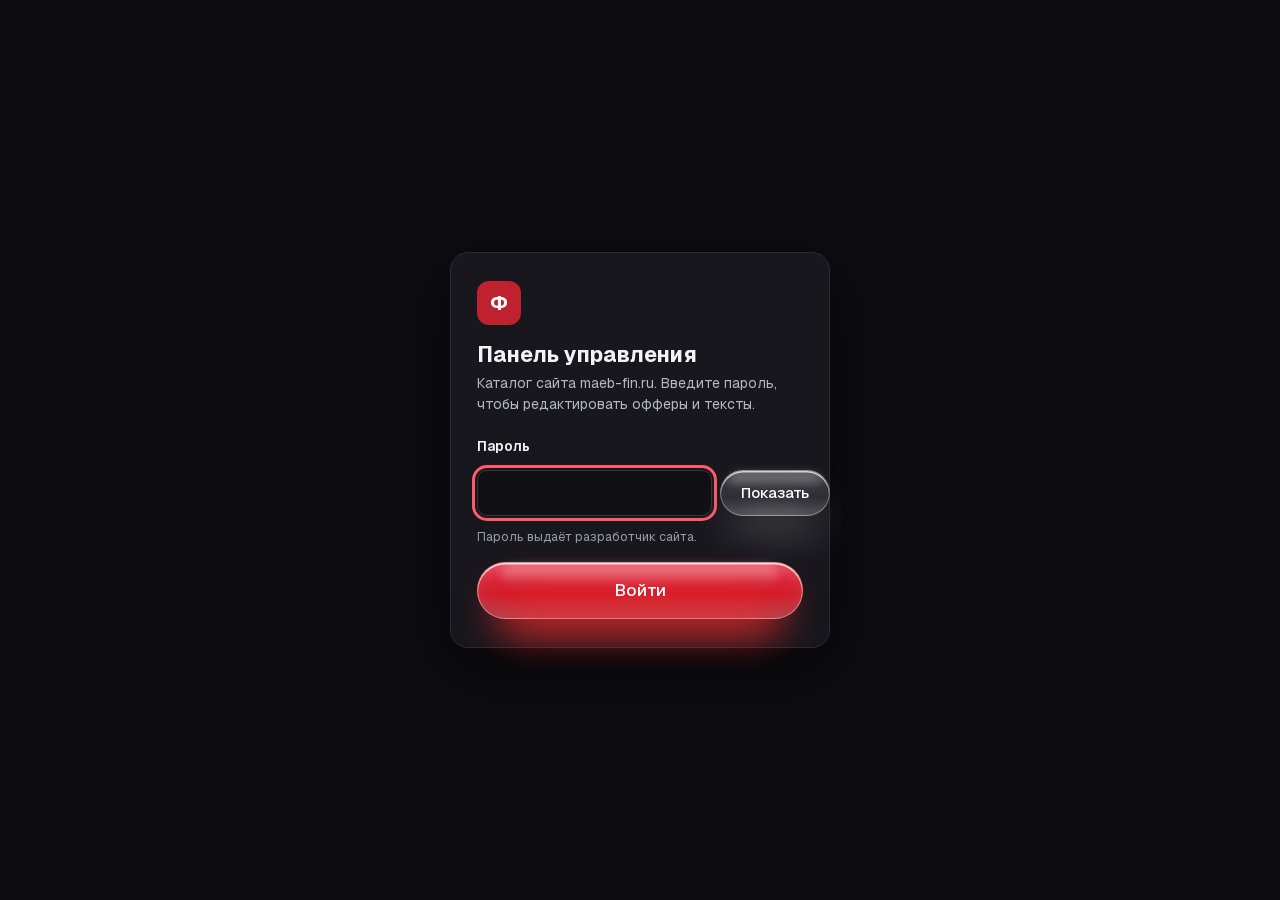
==== commit d1a8df54: "Админка клиента: свой пароль, публикация через файл, починены баги доступности Co-Authored-By: Claud" ====
--- a/admin.html
+++ b/admin.html
@@ -345,8 +345,10 @@
     <section class="admin-section" id="export-admin" aria-labelledby="export-admin-title">
       <h2 id="export-admin-title">Публикация</h2>
       <p class="admin-hint">
-        Три шага: скачать файл, положить его на хостинг рядом с index.html, обновить страницу сайта.
-        Пока файл не заменён, ваши правки видны только в этом браузере.
+        Нажмите «Скачать data.js» и отправьте этот файл разработчику — он положит
+        его на сайт, и правки увидят посетители. Пока файл не заменён, ваши правки
+        видны только в этом браузере.
+        «Отменить все правки» вернёт то, что сейчас опубликовано на сайте.
       </p>
 
       <div class="admin-actions">
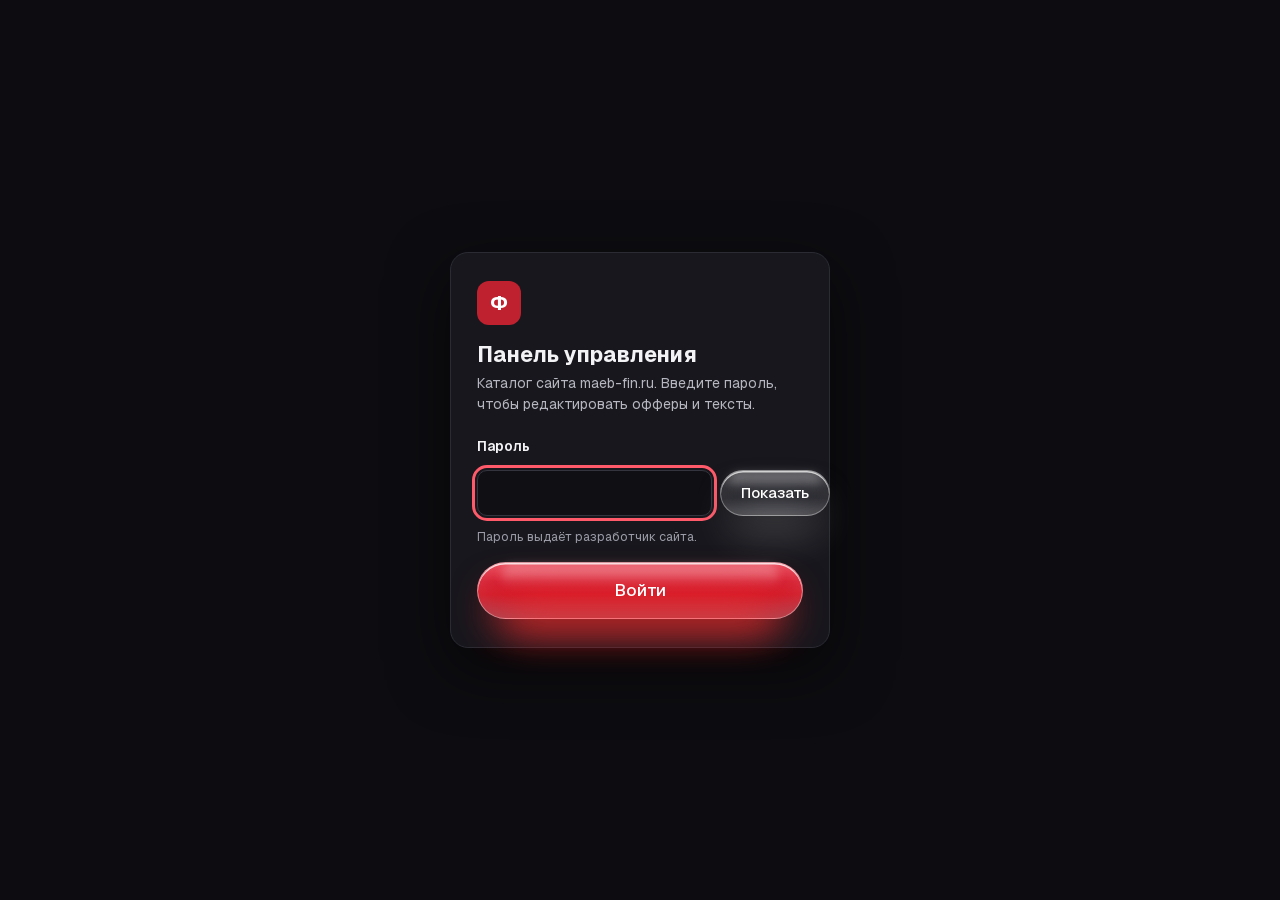
==== commit 84dd1799: "Вход в админку без встроенной криптографии браузера (работает и по http) Co-Authored-By: Claude Opus" ====
--- a/admin.html
+++ b/admin.html
@@ -35,7 +35,7 @@
 #login-gate .hint{ display:block; margin:6px 0 0; color:#9c9ca8; font-size:12.5px; line-height:1.45; }
 .login-alert{ margin:0 0 14px; padding:10px 12px; border-radius:10px; background:#3a1116;
   border:1px solid #ff5a6a; color:#ffd9dd; font-size:13.5px; line-height:1.4; }
-.login-alert:empty{ display:none; }
+.login-alert:empty{ padding:0; margin:0; border:0; }
 #login-gate .glass--block{ width:100%; justify-content:center; }
 .admin-logout{ font:inherit; color:inherit; background:none; border:0; padding:0; cursor:pointer;
   text-decoration:underline; text-underline-offset:3px; }
@@ -404,13 +404,82 @@
   var PASS_SHA  = "5b8f6d3adc260c6b7330983d79f74ae19fc546f62c52781be9026fb2a9eaa76f";
   var SESSION   = "maeb:auth";
 
+  /* Своя sha256, без встроенной криптографии браузера. Она нужна потому,
+     что crypto.subtle работает только на https, а домен пока открывается
+     по http — и вход в панель просто не состоялся бы. Проверено на
+     контрольных векторах, включая кириллицу. */
+  function sha256Hex(str) {
+    var K = [
+      0x428a2f98,0x71374491,0xb5c0fbcf,0xe9b5dba5,0x3956c25b,0x59f111f1,0x923f82a4,0xab1c5ed5,
+      0xd807aa98,0x12835b01,0x243185be,0x550c7dc3,0x72be5d74,0x80deb1fe,0x9bdc06a7,0xc19bf174,
+      0xe49b69c1,0xefbe4786,0x0fc19dc6,0x240ca1cc,0x2de92c6f,0x4a7484aa,0x5cb0a9dc,0x76f988da,
+      0x983e5152,0xa831c66d,0xb00327c8,0xbf597fc7,0xc6e00bf3,0xd5a79147,0x06ca6351,0x14292967,
+      0x27b70a85,0x2e1b2138,0x4d2c6dfc,0x53380d13,0x650a7354,0x766a0abb,0x81c2c92e,0x92722c85,
+      0xa2bfe8a1,0xa81a664b,0xc24b8b70,0xc76c51a3,0xd192e819,0xd6990624,0xf40e3585,0x106aa070,
+      0x19a4c116,0x1e376c08,0x2748774c,0x34b0bcb5,0x391c0cb3,0x4ed8aa4a,0x5b9cca4f,0x682e6ff3,
+      0x748f82ee,0x78a5636f,0x84c87814,0x8cc70208,0x90befffa,0xa4506ceb,0xbef9a3f7,0xc67178f2];
+    var H = [0x6a09e667,0xbb67ae85,0x3c6ef372,0xa54ff53a,0x510e527f,0x9b05688c,0x1f83d9ab,0x5be0cd19];
+
+    var bytes = [], i, c;
+    for (i = 0; i < str.length; i++) {
+      c = str.charCodeAt(i);
+      if (c < 0x80) bytes.push(c);
+      else if (c < 0x800) bytes.push(0xc0 | (c >> 6), 0x80 | (c & 63));
+      else if (c < 0xd800 || c >= 0xe000) bytes.push(0xe0 | (c >> 12), 0x80 | ((c >> 6) & 63), 0x80 | (c & 63));
+      else {
+        i++;
+        var cp = 0x10000 + (((c & 0x3ff) << 10) | (str.charCodeAt(i) & 0x3ff));
+        bytes.push(0xf0 | (cp >> 18), 0x80 | ((cp >> 12) & 63), 0x80 | ((cp >> 6) & 63), 0x80 | (cp & 63));
+      }
+    }
+
+    var bitLen = bytes.length * 8;
+    bytes.push(0x80);
+    while (bytes.length % 64 !== 56) bytes.push(0);
+    bytes.push(0, 0, 0, 0,
+      (bitLen >>> 24) & 255, (bitLen >>> 16) & 255, (bitLen >>> 8) & 255, bitLen & 255);
+
+    function rr(x, n) { return (x >>> n) | (x << (32 - n)); }
+
+    var w = new Array(64), a, b, cc, d, e, f, g, h, t1, t2, j, off;
+    for (off = 0; off < bytes.length; off += 64) {
+      for (j = 0; j < 16; j++) {
+        w[j] = (bytes[off + j * 4] << 24) | (bytes[off + j * 4 + 1] << 16) |
+               (bytes[off + j * 4 + 2] << 8) | bytes[off + j * 4 + 3];
+      }
+      for (j = 16; j < 64; j++) {
+        var s0 = rr(w[j - 15], 7) ^ rr(w[j - 15], 18) ^ (w[j - 15] >>> 3);
+        var s1 = rr(w[j - 2], 17) ^ rr(w[j - 2], 19) ^ (w[j - 2] >>> 10);
+        w[j] = (w[j - 16] + s0 + w[j - 7] + s1) | 0;
+      }
+      a = H[0]; b = H[1]; cc = H[2]; d = H[3]; e = H[4]; f = H[5]; g = H[6]; h = H[7];
+      for (j = 0; j < 64; j++) {
+        t1 = (h + (rr(e, 6) ^ rr(e, 11) ^ rr(e, 25)) + ((e & f) ^ (~e & g)) + K[j] + w[j]) | 0;
+        t2 = ((rr(a, 2) ^ rr(a, 13) ^ rr(a, 22)) + ((a & b) ^ (a & cc) ^ (b & cc))) | 0;
+        h = g; g = f; f = e; e = (d + t1) | 0; d = cc; cc = b; b = a; a = (t1 + t2) | 0;
+      }
+      H[0] = (H[0] + a) | 0; H[1] = (H[1] + b) | 0; H[2] = (H[2] + cc) | 0; H[3] = (H[3] + d) | 0;
+      H[4] = (H[4] + e) | 0; H[5] = (H[5] + f) | 0; H[6] = (H[6] + g) | 0; H[7] = (H[7] + h) | 0;
+    }
+
+    var hex = "";
+    for (i = 0; i < 8; i++) hex += ("00000000" + (H[i] >>> 0).toString(16)).slice(-8);
+    return hex;
+  }
+
   function checkPass(value) {
-    var bytes = new TextEncoder().encode(SALT + value);
-    return crypto.subtle.digest("SHA-256", bytes).then(function (buf) {
-      var hex = "";
-      new Uint8Array(buf).forEach(function (b) { hex += (b < 16 ? "0" : "") + b.toString(16); });
-      return hex === PASS_SHA;
-    });
+    var target = SALT + value;
+    /* На https считает сам браузер, на http — наша функция выше. */
+    if (window.crypto && crypto.subtle && crypto.subtle.digest && window.TextEncoder) {
+      try {
+        return crypto.subtle.digest("SHA-256", new TextEncoder().encode(target)).then(function (buf) {
+          var hex = "";
+          new Uint8Array(buf).forEach(function (b) { hex += (b < 16 ? "0" : "") + b.toString(16); });
+          return hex === PASS_SHA;
+        }, function () { return sha256Hex(target) === PASS_SHA; });
+      } catch (e) { /* ниже посчитаем сами */ }
+    }
+    return Promise.resolve(sha256Hex(target) === PASS_SHA);
   }
 
   var body   = document.body;
@@ -440,14 +509,20 @@
   function showError(msg) {
     pwd.setAttribute("aria-invalid", "true");
     pwd.setAttribute("aria-describedby", "login-hint login-alert");
-    box.textContent = "";                 /* сброс, чтобы одинаковая ошибка объявилась повторно */
-    requestAnimationFrame(function () { box.textContent = msg; });
+    /* Текст ставим до перевода фокуса: переход фокуса сбрасывает очередь
+       вежливых объявлений, и сообщение пропадало бы неуслышанным. */
+    box.textContent = "";
+    box.textContent = msg;
     pwd.focus();
     pwd.select();
   }
 
   form.addEventListener("submit", function (e) {
     e.preventDefault();
+    if (!pwd.value) {
+      showError("Введите пароль — поле пустое.");
+      return;
+    }
     checkPass(pwd.value).then(function (ok) {
       if (ok) {
         try { sessionStorage.setItem(SESSION, "1"); } catch (err) {}
@@ -459,7 +534,7 @@
       }
     }).catch(function () {
       /* crypto.subtle нет только вне https — например, если файл открыли с диска. */
-      showError("Не получилось проверить пароль в этом браузере. Откройте админку по адресу maeb-fin.ru/admin.html.");
+      showError("Не получилось проверить пароль. Обновите страницу и попробуйте ещё раз.");
     });
   });
 
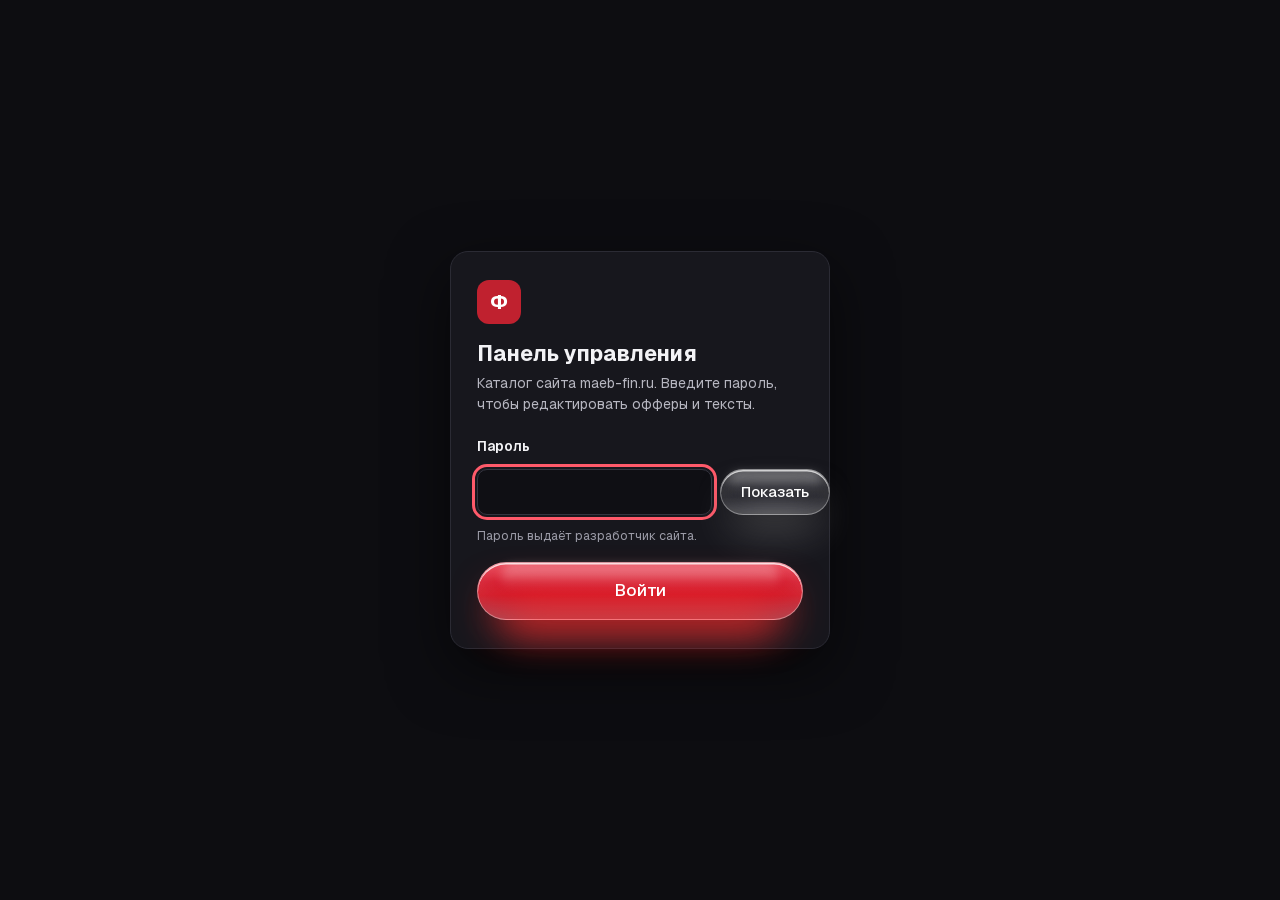
==== commit ee22cf0d: "Админка: сохранение на сайт прямо в GitHub, новый вход, плашка черновика без потери правок, логотипы" ====
--- a/admin.html
+++ b/admin.html
@@ -7,9 +7,9 @@
 <meta name="robots" content="noindex, nofollow">
 <link rel="icon" href="favicon.svg" type="image/svg+xml">
 <meta name="color-scheme" content="dark">
-<link rel="stylesheet" href="fonts/fonts.css?v=202609130001">
-<link rel="stylesheet" href="styles.css?v=202609130001">
-<link rel="stylesheet" href="admin.css?v=202609130001">
+<link rel="stylesheet" href="fonts/fonts.css?v=202610130001">
+<link rel="stylesheet" href="styles.css?v=202610130001">
+<link rel="stylesheet" href="admin.css?v=202610130001">
 <style>
 /* Экран входа в админку ФинВыбора. Виден только пока на body висит класс admin--locked. */
 body.admin--locked > *:not(#login-gate){ display:none !important; }
@@ -37,8 +37,12 @@
   border:1px solid #ff5a6a; color:#ffd9dd; font-size:13.5px; line-height:1.4; }
 .login-alert:empty{ padding:0; margin:0; border:0; }
 #login-gate .glass--block{ width:100%; justify-content:center; }
-.admin-logout{ font:inherit; color:inherit; background:none; border:0; padding:0; cursor:pointer;
+/* «Выйти» — кнопка, но в ряду ссылок шапки выглядит как они: тот же
+   отступ, размер и цвет, иначе она висела выше остальных. */
+.admin-logout{ font:inherit; font-size:15px; color:var(--muted); background:none; border:0;
+  padding:8px 12px; min-height:24px; border-radius:999px; cursor:pointer;
   text-decoration:underline; text-underline-offset:3px; }
+.admin-logout:hover{ color:var(--text); background:rgba(255,255,255,.07); }
 .admin-logout:focus-visible{ outline:3px solid #ff5a6a; outline-offset:2px; }
 #login-gate .visually-hidden{ position:absolute !important; width:1px; height:1px; padding:0;
   margin:-1px; overflow:hidden; clip:rect(0 0 0 0); white-space:nowrap; border:0; }
@@ -59,12 +63,17 @@
 <body class="admin admin--locked">
 
 <!-- ВХОД. Пароль проверяется в браузере — работает и на GitHub Pages без PHP.
-     В исходнике лежит только sha256-хеш пароля, сам пароль отсюда не достать. -->
+     Пароль расшифровывает publish-key.js (ключ сохранения на сайт): подошёл —
+     значит, верный. Ни пароля, ни его быстрого хеша в исходнике нет. -->
 <div id="login-gate">
   <form class="login-card" id="login-form" novalidate aria-labelledby="login-title">
     <span class="login-card__mark" aria-hidden="true">Ф</span>
     <h1 id="login-title" class="login-card__title">Панель управления</h1>
     <p class="login-card__sub">Каталог сайта maeb-fin.ru. Введите пароль, чтобы редактировать офферы и тексты.</p>
+    <p class="login-insecure" id="login-insecure" hidden>
+      Эта страница открыта без защищённого соединения, и проверить пароль браузер не может.
+      <a id="login-secure-link" href="https://maeb-fin.ru/admin.html">Открыть панель по защищённому адресу https://maeb-fin.ru/admin.html</a>
+    </p>
     <p class="field">
       <label for="login-pwd">Пароль</label>
       <span class="login-pwd-row">
@@ -77,13 +86,15 @@
       </span>
       <span class="hint" id="login-hint">Пароль выдаёт разработчик сайта.</span>
     </p>
+    <p class="login-status" id="login-status" role="status"></p>
     <p class="login-alert" id="login-alert" role="alert" aria-atomic="true"></p>
     <button type="submit" class="glass glass--accent glass--block"><span class="glass__label">Войти</span></button>
   </form>
 </div>
 <script>
-  /* Уже входили в этой вкладке — снимаем заслон до отрисовки, чтобы не мигал. */
-  try { if (sessionStorage.getItem("maeb:auth") === "1") {
+  /* Уже входили в этой вкладке — снимаем заслон до отрисовки, чтобы не мигал.
+     Ключ сессии новый (maeb:session): у старого не было ключа публикации. */
+  try { if (sessionStorage.getItem("maeb:session") === "1") {
     document.body.classList.remove("admin--locked");
   } } catch (e) {}
 </script>
@@ -100,7 +111,7 @@
       <ul>
         <li><a href="#offers-admin">Офферы</a></li>
         <li><a href="#texts-admin">Тексты</a></li>
-        <li><a href="#export-admin">Публикация</a></li>
+        <li><a href="#publish-admin">Сохранение</a></li>
         <li><a href="index.html" target="_blank" rel="noopener noreferrer">Открыть сайт<span class="visually-hidden"> (откроется в новой вкладке)</span></a></li>
         <li><button type="button" class="admin-logout" id="btn-logout">Выйти</button></li>
       </ul>
@@ -115,13 +126,27 @@
     <p class="admin-intro">
       Правки сохраняются в этом браузере и сразу видны на сайте у вас на экране —
       откройте его в соседней вкладке и проверьте, как получилось.
-      Посетители пока видят прежнюю версию: чтобы правки уехали на сайт,
-      спуститесь в раздел <a href="#export-admin">«Публикация»</a>.
+      Посетители увидят правки, когда вы нажмёте «Сохранить на сайт»:
+      через минуту-другую сайт обновится сам.
     </p>
 
     <!-- Общий индикатор состояния. Живёт постоянно, не пересоздаётся. -->
     <p class="admin-status" id="status" role="status"></p>
     <div class="admin-error" id="error-box" role="alert" tabindex="-1" hidden></div>
+
+    <!-- ======================= СОХРАНЕНИЕ НА САЙТ ======================= -->
+    <!-- Кнопки обслуживает publish.js: кладёт data.js в репозиторий сайта на
+         GitHub, GitHub Pages пересобирает сайт за минуту-другую. -->
+    <section class="admin-publish" id="publish-admin" aria-labelledby="publish-admin-title">
+      <h2 id="publish-admin-title">Сохранение на сайт</h2>
+      <p class="pub-state" id="pub-state">Проверяю, что сейчас на сайте…</p>
+      <div class="admin-actions">
+        <button type="button" class="glass glass--accent glass--sm" id="pub-save"><span class="glass__label">Сохранить на сайт</span></button>
+        <button type="button" class="glass glass--sm" id="pub-rollback" hidden><span class="glass__label">Вернуть предыдущую версию</span></button>
+        <a class="glass glass--sm" id="pub-zip" href="https://codeload.github.com/Daviddavidso/nester-pp/zip/refs/heads/main"><span class="glass__label">Скачать сайт целиком</span></a>
+      </div>
+      <p class="pub-error" id="pub-error" role="alert"></p>
+    </section>
 
     <!-- ============================== ОФФЕРЫ ============================== -->
     <section class="admin-section" id="offers-admin" aria-labelledby="offers-admin-title">
@@ -343,12 +368,12 @@
 
     <!-- ============================ ПУБЛИКАЦИЯ ============================ -->
     <section class="admin-section" id="export-admin" aria-labelledby="export-admin-title">
-      <h2 id="export-admin-title">Публикация</h2>
+      <h2 id="export-admin-title">Копия каталога и сброс правок</h2>
       <p class="admin-hint">
-        Нажмите «Скачать data.js» и отправьте этот файл разработчику — он положит
-        его на сайт, и правки увидят посетители. Пока файл не заменён, ваши правки
-        видны только в этом браузере.
-        «Отменить все правки» вернёт то, что сейчас опубликовано на сайте.
+        «Скачать data.js» сохранит на компьютер копию каталога со всеми правками —
+        на всякий случай или чтобы отправить разработчику.
+        «Отменить все правки» выбросит то, что ещё не сохранено на сайт, и вернёт
+        версию, которая сейчас на сайте.
       </p>
 
       <div class="admin-actions">
@@ -371,126 +396,94 @@
         aria-labelledby="confirm-title" aria-describedby="confirm-text">
   <h2 id="confirm-title">Удалить?</h2>
   <p id="confirm-text"></p>
+  <!-- Пока окно открыто, всё вне его для скринридера не существует —
+       сообщения админки («Готово» и т. п.) говорятся отсюда. -->
+  <p class="visually-hidden" data-box="status" role="status"></p>
   <div class="admin-actions">
     <button type="button" class="glass glass--sm" id="confirm-cancel"><span class="glass__label">Отмена</span></button>
     <button type="button" class="glass glass--accent glass--sm" id="confirm-ok"><span class="glass__label">Удалить</span></button>
   </div>
 </dialog>
 
-<!-- Сайт живёт на GitHub Pages, PHP тут нет — каталог грузится обычным файлом. -->
-<script src="data.js?v=202609130001"></script>
-<script src="admin.js?v=202609130001"></script>
-<!-- Сохранение прямо на сайт. Кнопки рисует publish.js; публикует их сервис
-     на Vercel: он проверяет пароль и кладёт data.js в репозиторий сайта,
-     GitHub Pages пересобирает страницы за минуту-другую. Если сервис
-     недоступен, кнопки прячутся — остаётся путь «Скачать data.js». -->
+<!-- Сайт живёт на GitHub Pages, PHP тут нет — каталог грузится обычным файлом.
+     Метка времени в адресе: админка всегда берёт свежий каталог и свежий ключ,
+     а не копию из кеша браузера (Pages разрешает держать файлы 10 минут). -->
+<script>
+  document.write('<script src="data.js?t=' + Date.now() + '"><\/script>');
+  document.write('<script src="publish-key.js?t=' + Date.now() + '"><\/script>');
+</script>
+<script src="draft.js?v=202610130001"></script>
+<script src="admin.js?v=202610130001"></script>
+<!-- Сохранение прямо на сайт: publish.js кладёт data.js в репозиторий сайта
+     через GitHub API ключом из publish-key.js. Нет ключа — кнопка честно
+     называется «Скачать файл с правками» и отдаёт файл для разработчика. -->
 <script>
   window.PUBLISH = {
-    api: 'https://maeb-publish.vercel.app/api/publish',
-    zipUrl: 'https://codeload.github.com/Daviddavidso/nester-pp/zip/refs/heads/main',
-    build: function () { return window.SITE_ADMIN.buildDataFile(); },
-    confirmText: 'Каталог на сайте будет заменён этой версией.'
+    repo: 'Daviddavidso/nester-pp',
+    branch: 'main',
+    file: 'data.js',
+    liveUrl: 'data.js'
   };
 </script>
-<script src="publish.js?v=202609130001"></script>
+<script src="publish.js?v=202610130001"></script>
 <script>
-/* Вход в админку ФинВыбора. Пароль проверяется на стороне браузера, поэтому работает
-   и на GitHub Pages, где PHP нет. В исходнике страницы лежит не сам пароль,
-   а sha256 от соли и пароля (тот же, что в .admin-pass) — пароль из него не
-   восстановить. Сменить пароль — записать новый хеш сюда и в .admin-pass. */
+/* Вход в админку ФинВыбора. Проверка — в браузере, поэтому работает и на
+   GitHub Pages, где сервера нет. Пароль расшифровывает publish-key.js
+   (PBKDF2-SHA256 600 000 итераций + AES-GCM): расшифровалось — пароль
+   верный, а внутри лежит ключ сохранения на сайт. Ни пароля, ни быстрого
+   хеша в исходнике нет — подбирать перебором долго и дорого.
+   Сменить пароль: node tools/publish-key.mjs password (см. README). */
 (function () {
   "use strict";
-  var SALT      = "maeb-v1-3c36f8";
-  var PASS_SHA  = "5b8f6d3adc260c6b7330983d79f74ae19fc546f62c52781be9026fb2a9eaa76f";
-  var SESSION   = "maeb:auth";
-
-  /* Своя sha256, без встроенной криптографии браузера. Она нужна потому,
-     что crypto.subtle работает только на https, а домен пока открывается
-     по http — и вход в панель просто не состоялся бы. Проверено на
-     контрольных векторах, включая кириллицу. */
-  function sha256Hex(str) {
-    var K = [
-      0x428a2f98,0x71374491,0xb5c0fbcf,0xe9b5dba5,0x3956c25b,0x59f111f1,0x923f82a4,0xab1c5ed5,
-      0xd807aa98,0x12835b01,0x243185be,0x550c7dc3,0x72be5d74,0x80deb1fe,0x9bdc06a7,0xc19bf174,
-      0xe49b69c1,0xefbe4786,0x0fc19dc6,0x240ca1cc,0x2de92c6f,0x4a7484aa,0x5cb0a9dc,0x76f988da,
-      0x983e5152,0xa831c66d,0xb00327c8,0xbf597fc7,0xc6e00bf3,0xd5a79147,0x06ca6351,0x14292967,
-      0x27b70a85,0x2e1b2138,0x4d2c6dfc,0x53380d13,0x650a7354,0x766a0abb,0x81c2c92e,0x92722c85,
-      0xa2bfe8a1,0xa81a664b,0xc24b8b70,0xc76c51a3,0xd192e819,0xd6990624,0xf40e3585,0x106aa070,
-      0x19a4c116,0x1e376c08,0x2748774c,0x34b0bcb5,0x391c0cb3,0x4ed8aa4a,0x5b9cca4f,0x682e6ff3,
-      0x748f82ee,0x78a5636f,0x84c87814,0x8cc70208,0x90befffa,0xa4506ceb,0xbef9a3f7,0xc67178f2];
-    var H = [0x6a09e667,0xbb67ae85,0x3c6ef372,0xa54ff53a,0x510e527f,0x9b05688c,0x1f83d9ab,0x5be0cd19];
-
-    var bytes = [], i, c;
-    for (i = 0; i < str.length; i++) {
-      c = str.charCodeAt(i);
-      if (c < 0x80) bytes.push(c);
-      else if (c < 0x800) bytes.push(0xc0 | (c >> 6), 0x80 | (c & 63));
-      else if (c < 0xd800 || c >= 0xe000) bytes.push(0xe0 | (c >> 12), 0x80 | ((c >> 6) & 63), 0x80 | (c & 63));
-      else {
-        i++;
-        var cp = 0x10000 + (((c & 0x3ff) << 10) | (str.charCodeAt(i) & 0x3ff));
-        bytes.push(0xf0 | (cp >> 18), 0x80 | ((cp >> 12) & 63), 0x80 | ((cp >> 6) & 63), 0x80 | (cp & 63));
-      }
-    }
-
-    var bitLen = bytes.length * 8;
-    bytes.push(0x80);
-    while (bytes.length % 64 !== 56) bytes.push(0);
-    bytes.push(0, 0, 0, 0,
-      (bitLen >>> 24) & 255, (bitLen >>> 16) & 255, (bitLen >>> 8) & 255, bitLen & 255);
-
-    function rr(x, n) { return (x >>> n) | (x << (32 - n)); }
-
-    var w = new Array(64), a, b, cc, d, e, f, g, h, t1, t2, j, off;
-    for (off = 0; off < bytes.length; off += 64) {
-      for (j = 0; j < 16; j++) {
-        w[j] = (bytes[off + j * 4] << 24) | (bytes[off + j * 4 + 1] << 16) |
-               (bytes[off + j * 4 + 2] << 8) | bytes[off + j * 4 + 3];
-      }
-      for (j = 16; j < 64; j++) {
-        var s0 = rr(w[j - 15], 7) ^ rr(w[j - 15], 18) ^ (w[j - 15] >>> 3);
-        var s1 = rr(w[j - 2], 17) ^ rr(w[j - 2], 19) ^ (w[j - 2] >>> 10);
-        w[j] = (w[j - 16] + s0 + w[j - 7] + s1) | 0;
-      }
-      a = H[0]; b = H[1]; cc = H[2]; d = H[3]; e = H[4]; f = H[5]; g = H[6]; h = H[7];
-      for (j = 0; j < 64; j++) {
-        t1 = (h + (rr(e, 6) ^ rr(e, 11) ^ rr(e, 25)) + ((e & f) ^ (~e & g)) + K[j] + w[j]) | 0;
-        t2 = ((rr(a, 2) ^ rr(a, 13) ^ rr(a, 22)) + ((a & b) ^ (a & cc) ^ (b & cc))) | 0;
-        h = g; g = f; f = e; e = (d + t1) | 0; d = cc; cc = b; b = a; a = (t1 + t2) | 0;
-      }
-      H[0] = (H[0] + a) | 0; H[1] = (H[1] + b) | 0; H[2] = (H[2] + cc) | 0; H[3] = (H[3] + d) | 0;
-      H[4] = (H[4] + e) | 0; H[5] = (H[5] + f) | 0; H[6] = (H[6] + g) | 0; H[7] = (H[7] + h) | 0;
-    }
-
-    var hex = "";
-    for (i = 0; i < 8; i++) hex += ("00000000" + (H[i] >>> 0).toString(16)).slice(-8);
-    return hex;
-  }
-
-  function checkPass(value) {
-    var target = SALT + value;
-    /* На https считает сам браузер, на http — наша функция выше. */
-    if (window.crypto && crypto.subtle && crypto.subtle.digest && window.TextEncoder) {
-      try {
-        return crypto.subtle.digest("SHA-256", new TextEncoder().encode(target)).then(function (buf) {
-          var hex = "";
-          new Uint8Array(buf).forEach(function (b) { hex += (b < 16 ? "0" : "") + b.toString(16); });
-          return hex === PASS_SHA;
-        }, function () { return sha256Hex(target) === PASS_SHA; });
-      } catch (e) { /* ниже посчитаем сами */ }
-    }
-    return Promise.resolve(sha256Hex(target) === PASS_SHA);
-  }
+  var SESSION = "maeb:session";
+  var TOKEN   = "maeb:gh";
 
   var body   = document.body;
   var form   = document.getElementById("login-form");
   var pwd    = document.getElementById("login-pwd");
   var toggle = document.getElementById("login-toggle");
   var box    = document.getElementById("login-alert");
-
-  /* Фокус в поле пароля, если заслон ещё стоит. */
-  if (body.classList.contains("admin--locked")) {
+  var status = document.getElementById("login-status");
+  var submit = form.querySelector('button[type="submit"]');
+  var busy   = false;
+
+  var secure = !!(window.isSecureContext && window.crypto && crypto.subtle && window.TextEncoder);
+
+  /* Без https браузер не даёт криптографию — проверять пароль нечем.
+     Свой домен просто переводим на https, остальное объясняем словами. */
+  if (!secure && body.classList.contains("admin--locked")) {
+    if (location.protocol === "http:" && /(^|\.)maeb-fin\.ru$/.test(location.hostname)) {
+      location.replace("https://" + location.host + location.pathname);
+      return;
+    }
+    document.getElementById("login-insecure").hidden = false;
+    setTimeout(function () { try { document.getElementById("login-secure-link").focus(); } catch (e) {} }, 0);
+  } else if (body.classList.contains("admin--locked")) {
+    /* Фокус в поле пароля, если заслон ещё стоит. */
     setTimeout(function () { try { pwd.focus(); } catch (e) {} }, 0);
+  }
+
+  function bytes(b64) {
+    var s = atob(b64), out = new Uint8Array(s.length);
+    for (var i = 0; i < s.length; i++) out[i] = s.charCodeAt(i);
+    return out;
+  }
+
+  /* Ошибка расшифровки AES-GCM = неверный пароль. Всё остальное — поломка. */
+  function unlock(password) {
+    var k = window.PUBLISH_KEY;
+    if (!k || !k.ct) return Promise.reject(new Error("nokey"));
+    return crypto.subtle.importKey("raw", new TextEncoder().encode(password), "PBKDF2", false, ["deriveKey"])
+      .then(function (base) {
+        return crypto.subtle.deriveKey(
+          { name: "PBKDF2", hash: "SHA-256", salt: bytes(k.salt), iterations: k.iter },
+          base, { name: "AES-GCM", length: 256 }, false, ["decrypt"]);
+      })
+      .then(function (key) {
+        return crypto.subtle.decrypt({ name: "AES-GCM", iv: bytes(k.iv) }, key, bytes(k.ct))
+          .then(function (buf) { return JSON.parse(new TextDecoder().decode(buf)); },
+                function () { var e = new Error("wrong"); e.wrong = true; throw e; });
+      });
   }
 
   toggle.addEventListener("click", function () {
@@ -506,41 +499,66 @@
     box.textContent = "";
   });
 
-  function showError(msg) {
-    pwd.setAttribute("aria-invalid", "true");
-    pwd.setAttribute("aria-describedby", "login-hint login-alert");
-    /* Текст ставим до перевода фокуса: переход фокуса сбрасывает очередь
-       вежливых объявлений, и сообщение пропадало бы неуслышанным. */
+  function setBusy(on) {
+    busy = on;
+    submit.setAttribute("aria-disabled", on ? "true" : "false");
+    status.textContent = on ? "Проверяю пароль…" : "";
+  }
+
+  function showError(msg, invalid) {
+    if (invalid) {
+      pwd.setAttribute("aria-invalid", "true");
+      pwd.setAttribute("aria-describedby", "login-hint login-alert");
+    }
+    /* Пустой такт перед текстом: одинаковая ошибка подряд (Enter дважды в
+       пустом поле) иначе не прозвучала бы второй раз. role=alert объявляет
+       и после перевода фокуса. */
     box.textContent = "";
-    box.textContent = msg;
+    setTimeout(function () { box.textContent = msg; }, 60);
     pwd.focus();
-    pwd.select();
+    if (invalid) pwd.select();
   }
 
   form.addEventListener("submit", function (e) {
     e.preventDefault();
-    if (!pwd.value) {
-      showError("Введите пароль — поле пустое.");
+    if (busy) return;
+    /* Сначала чистим: второй неверный пароль подряд иначе не прозвучит —
+       текст тот же, фокус уже в поле. */
+    box.textContent = "";
+    if (!secure) {
+      showError("Ошибка: проверить пароль можно только по защищённому адресу https://maeb-fin.ru/admin.html.", false);
       return;
     }
-    checkPass(pwd.value).then(function (ok) {
-      if (ok) {
-        try { sessionStorage.setItem(SESSION, "1"); } catch (err) {}
-        body.classList.remove("admin--locked");   /* заслон скрывается по CSS */
-        var m = document.getElementById("main");
-        if (m) m.focus();
+    if (!pwd.value) {
+      showError("Ошибка: введите пароль — поле пустое.", true);
+      return;
+    }
+    setBusy(true);
+    unlock(pwd.value).then(function (payload) {
+      setBusy(false);
+      try {
+        sessionStorage.setItem(SESSION, "1");
+        if (payload && payload.gh) sessionStorage.setItem(TOKEN, payload.gh);
+        else sessionStorage.removeItem(TOKEN);
+      } catch (err) {}
+      pwd.value = "";
+      body.classList.remove("admin--locked");   /* заслон скрывается по CSS */
+      document.dispatchEvent(new CustomEvent("maeb:unlocked"));
+      var m = document.getElementById("main");
+      if (m) m.focus();
+    }, function (err) {
+      setBusy(false);
+      if (err && err.wrong) {
+        showError("Ошибка: неверный пароль. Проверьте раскладку клавиатуры и регистр букв.", true);
       } else {
-        showError("Неверный пароль. Проверьте раскладку клавиатуры и регистр букв.");
+        showError("Ошибка: не получилось проверить пароль. Обновите страницу и попробуйте ещё раз.", false);
       }
-    }).catch(function () {
-      /* crypto.subtle нет только вне https — например, если файл открыли с диска. */
-      showError("Не получилось проверить пароль. Обновите страницу и попробуйте ещё раз.");
     });
   });
 
   var out = document.getElementById("btn-logout");
   if (out) out.addEventListener("click", function () {
-    try { sessionStorage.removeItem(SESSION); } catch (e) {}
+    try { sessionStorage.removeItem(SESSION); sessionStorage.removeItem(TOKEN); } catch (e) {}
     location.reload();
   });
 })();
--- a/styles.css
+++ b/styles.css
@@ -978,8 +978,17 @@
   font-size: 14px;
   text-align: center;
 }
-.draft-bar .link-btn { color: #FFFFFF; font-size: 14px; }
-.draft-bar .link-btn:hover { color: #FFFFFF; }
+.draft-bar__text { margin: 0; }
+.draft-bar .link-btn,
+.draft-bar__link { color: #FFFFFF; font-size: 14px; }
+.draft-bar .link-btn:hover,
+.draft-bar__link:hover { color: #FFFFFF; }
+.draft-bar__link { padding: 6px 10px; text-decoration: underline; text-underline-offset: 3px; border-radius: 8px; }
+/* Белая обводка фокуса на красном #C81022 — 5.9:1, на зелёном ниже — 13:1. */
+.draft-bar .link-btn:focus-visible,
+.draft-bar__link:focus-visible { outline: 2px solid #FFFFFF; outline-offset: 2px; }
+/* «Сохранено, сайт обновляется» — спокойный тёмно-зелёный, не тревожный красный. */
+.draft-bar--saved { background: #173B24; border-bottom: 1px solid #3E8A57; }
 
 /* ------------------------------------------------------------ АДАПТИВ */
 
--- a/admin.css
+++ b/admin.css
@@ -395,3 +395,59 @@
   outline: 2px solid #FFFFFF;
   outline-offset: 3px;
 }
+
+/* ---------------------------------------- СОХРАНЕНИЕ НА САЙТ (publish.js) */
+
+.admin-publish {
+  margin-top: 28px;
+  scroll-margin-top: 90px;
+  padding: 20px 22px;
+  border: 1px solid rgba(255, 255, 255, .16);
+  border-radius: 18px;
+  background: rgba(255, 255, 255, .03);
+}
+.admin-publish h2 { margin: 0 0 8px; font-size: 22px; }
+.admin-publish .admin-actions { margin-top: 14px; }
+
+.pub-state { margin: 0; font-size: 15px; color: var(--text); }
+/* Несохранённые правки: тёплый тон вторит словам, сам по себе ничего не значит.
+   #FFB454 на тёмном фоне карточки — 10:1. */
+.pub-state[data-dirty="true"] { color: #FFB454; font-weight: 600; }
+
+/* Ошибка публикации видна, а не только звучит: role=alert в разметке. */
+.pub-error {
+  margin: 14px 0 0;
+  padding: 12px 14px;
+  border: 1px solid rgba(255, 45, 45, .55);
+  border-radius: 12px;
+  background: rgba(255, 45, 45, .1);
+  color: #FFB4B4;
+  font-weight: 600;
+}
+/* Пустой блок остаётся в дереве доступности (без display:none): иначе
+   ошибка появлялась бы вместе с узлом, и VoiceOver её мог не объявить. */
+.pub-error:empty { padding: 0; margin: 0; border: 0; }
+
+.glass[aria-disabled="true"] { cursor: progress; }
+
+.pub-spin {
+  width: 14px; height: 14px;
+  border: 2px solid currentColor; border-right-color: transparent;
+  border-radius: 50%;
+  animation: pubspin .8s linear infinite;
+}
+@keyframes pubspin { to { transform: rotate(360deg); } }
+/* Без анимации значок остаётся на месте — занятость видно и так,
+   плюс строка состояния говорит «Сохраняю на сайт…». */
+@media (prefers-reduced-motion: reduce) { .pub-spin { animation: none; } }
+
+/* Экран входа: «Проверяю пароль…» — пока считается ключ. */
+.login-status { margin: 0 0 12px; font-size: 13.5px; color: #c9c9d3; min-height: 1px; }
+.login-status:empty { margin: 0; }
+.login-insecure { margin: 0 0 16px; padding: 10px 12px; border-radius: 10px;
+  border: 1px solid #5a5a68; background: #202028; color: #f3f3f6; font-size: 13.5px; line-height: 1.45; }
+.login-insecure a { color: #ffd0d5; }
+
+/* Атрибут hidden должен прятать всегда: .glass задаёт display:inline-flex
+   и перебивал его — клиент видел кнопки, которыми пользоваться нельзя. */
+.admin [hidden] { display: none !important; }
